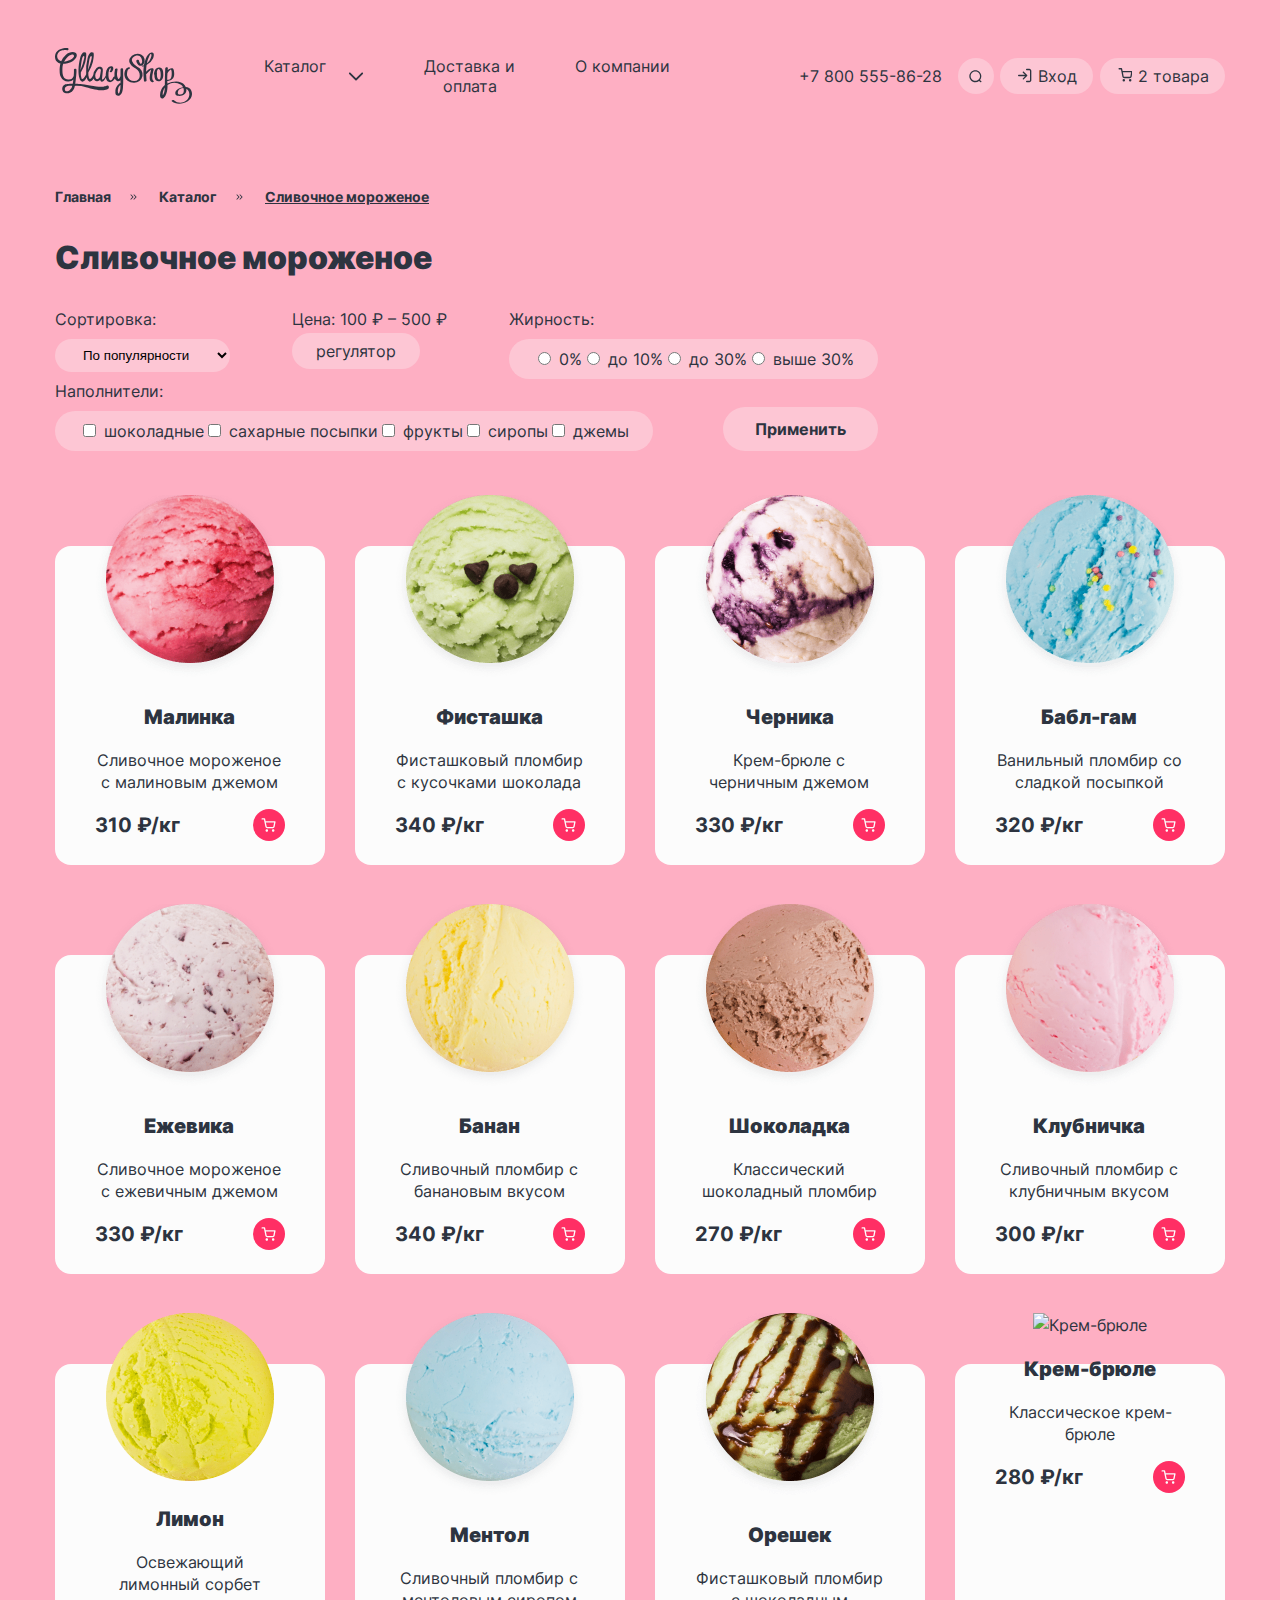
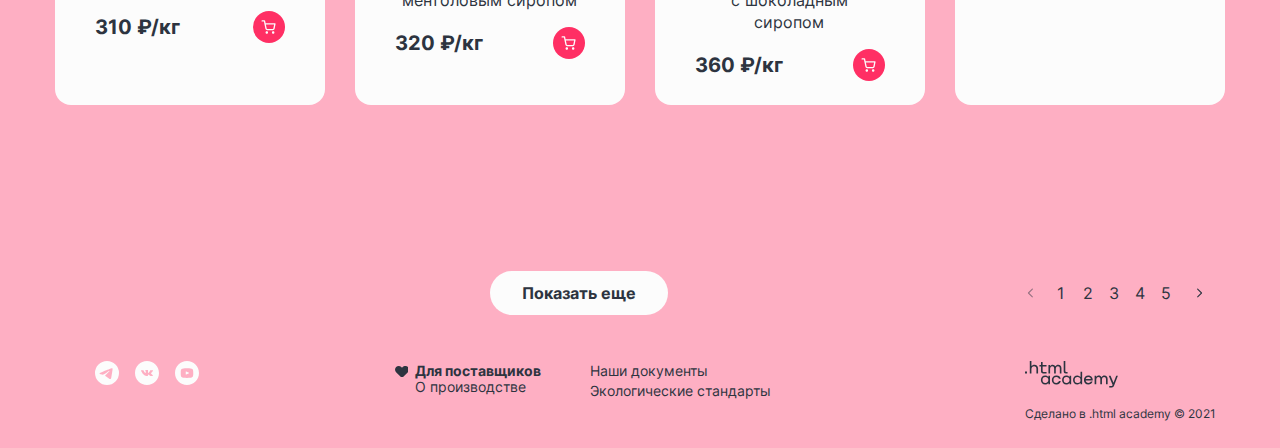
==== catalog.html @ fc923316 "Сделала ховеры у списка внизу" ====
<!DOCTYPE html>
<html lang="ru">

  <head>
    <meta charset="utf-8">
    <title>Gllassy shop</title>
    <link rel="stylesheet" href="styles/styles.css">
  </head>

  <body>
    <header class="page-header">
      <a class="logo" href="#">
        <img class="logo" src="images/logo.svg" alt="Gllassy shop">
      </a>
      <nav class="navigation">

        <ul class="navigation-list">

          <li class="navigation-item arrow-down">
            <a class="navigation-link " href="catalog.html">Каталог</a>
          </li>
          <li class="navigation-item">
            <a class="navigation-link" href="faq.html">Доставка и оплата</a>
          </li>
          <li class="navigation-item">
            <a class="navigation-link" href="about.html">О компании</a>
          </li>
        </ul>

      </nav>
      <div class="navigation-user">
        <a class="appointment-phone link" href="">+7 800 555-86-28</a>
        <ul class="user-navigation navigation-user-di">
          <li class="user-item search">
            <a class="user-link" href="">
              <span class="visually-hidden">Поиск</span>
            </a>
          </li>
          <li class="user-item login">
            <a class="user-link" href="">Вход</a>
          </li>
          <li class="user-item basket">
            <a class="user-link" href="">
              2 товара
              <span class="visually-hidden">Корзина</span>
            </a>
          </li>
        </ul>
      </div>
    </header>
    <main class="main-container main-index">
      <div class="page-container">
        <h1 class="visually-hidden">Gllassy shop</h1>
        <section class="breadarumbs">
          <ul class="breadarumbs-list">
            <li class="breadarumbs-item">
              <a class="breadarumbs-link link double-arrow" href="index.html">Главная</a>
            </li>
            <li class="breadarumbs-item">
              <a class="breadarumbs-link link double-arrow" href="index.html">Каталог</a>
            </li>
            <li class="breadarumbs-item">
              <a class="breadarumbs-link breadarumbs-line " href="index.html">Сливочное мороженое</a>
            </li>
          </ul>
        </section>
        <section class="sorting">
          <h2 class="sorting-title">Сливочное мороженое</h2>
          <section class="sorting-pop">
            <div class="sorting-pop-link">
              <span class="sorting-item">Сортировка:</span>
              <select class="popularity">
                <option class="popularity-item">По популярности</option>
              </select>
            </div>
            <div class="sorting-pop-link">
              <p class="sorting-item">Цена: 100 ₽ – 500 ₽</p>
              <a class="sorting-link link" href="">
                <span class="sorting-hidden link">регулятор</span>
              </a>
            </div>
            <div class="sorting-pop-link">
              <p class="sorting-item">Жирность:</p>
              <ul class="percent-list">
                <li class="percent-item">
                  <input id="null" type="radio">
                  <label for="null">0%</label>
                </li>
                <li class="percent-item">
                  <input id="null" type="radio">
                  <label for="null">до 10%</label>
                </li>
                <li class="percent-item">
                  <input id="null" type="radio">
                  <label for="null">до 30%</label>
                </li>
                <li class="percent-item">
                  <input id="null" type="radio">
                  <label for="null">выше 30%</label>
                </li>
              </ul>
            </div>
            <div class="sorting-pop-link">
              <p class="sorting-item">Наполнители:</p>
              <ul class="fillers-list">
                <li class="fillers-item">
                  <input id="choko" type="checkbox">
                  <label for="choko">шоколадные</label>
                </li>
                <li class="fillers-item">
                  <input id="choko" type="checkbox">
                  <label for="choko">сахарные посыпки</label>
                </li>
                <li class="fillers-item">
                  <input id="choko" type="checkbox">
                  <label for="choko">фрукты</label>
                </li>
                <li class="fillers-item">
                  <input id="choko" type="checkbox">
                  <label for="choko">сиропы</label>
                </li>
                <li class="fillers-item">
                  <input id="choko" type="checkbox">
                  <label for="choko">джемы</label>
                </li>
              </ul>
            </div>
            <button class="button fillers-button">Применить</button>
          </section>
        </section>
        <section class="popular-flavors section">
          <ul class="popular-flavors-list">
            <li class="product-card">
              <div class="product-card-container">
                <a class="product-card-link link" href="product.html">
                  <img class="product-card-image" src="images/raspberry.png" alt="Малинка">
                  <h3 class="product-card-title">Малинка</h3>
                  <p class="product-card-description">Сливочное мороженое с малиновым джемом</p>
                </a>
                <div class="product-card-info">
                  <b class="product-card-price">310 ₽/кг</b>
                  <div class="product-card-bask take">
                    <a class="product-card-basket link" href="#">
                      <span class="visually-hidden">Корзина</span>
                    </a>
                  </div>
                </div>
              </div>
            </li>
            <li class="product-card">
              <div class="product-card-container">
                <a class="product-card-link link" href="product.html">
                  <img class="product-card-image" src="images/pistachio.png" alt="Фисташка">
                  <h3 class="product-card-title">Фисташка</h3>
                  <p class="product-card-description">Фисташковый пломбир с кусочками шоколада</p>
                </a>
                <div class="product-card-info">
                  <b class="product-card-price">340 ₽/кг</b>
                  <div class="product-card-bask take">
                    <a class="product-card-basket link" href="#">
                      <span class="visually-hidden">Корзина</span>
                    </a>
                  </div>
                </div>
              </div>
            </li>
            <li class="product-card">
              <div class="product-card-container">
                <a class="product-card-link link" href="product.html">
                  <img class="product-card-image" src="images/blueberry.png" alt="Черника">
                  <h3 class="product-card-title">Черника</h3>
                  <p class="product-card-description">Крем-брюле
                    с черничным джемом</p>
                </a>
                <div class="product-card-info">
                  <b class="product-card-price">330 ₽/кг</b>
                  <div class="product-card-bask take">
                    <a class="product-card-basket link " href="#">
                      <span class="visually-hidden">Корзина</span>
                    </a>
                  </div>
                </div>
              </div>
            </li>
            <li class="product-card">
              <div class="product-card-container">
                <a class="product-card-link link" href="product.html">
                  <img class="product-card-image" src="images/bubble-gum.png" alt="бабл-гам">
                  <h3 class="product-card-title">Бабл-гам</h3>
                  <p class="product-card-description">Ванильный пломбир
                    со сладкой посыпкой</p>
                </a>
                <div class="product-card-info">
                  <b class="product-card-price">320 ₽/кг</b>
                  <div class="product-card-bask take">
                    <a class="product-card-basket link" href="#">
                      <span class="visually-hidden">Корзина</span>
                    </a>
                  </div>
                </div>
              </div>
            </li>
            <li class="product-card">
              <div class="product-card-container">
                <a class="product-card-link link" href="product.html">
                  <img class="product-card-image" src="images/blackberry.png" alt="Ежевика">
                  <h3 class="product-card-title">Ежевика</h3>
                  <p class="product-card-description">Сливочное мороженое с ежевичным джемом</p>
                </a>
                <div class="product-card-info">
                  <b class="product-card-price">330 ₽/кг</b>
                  <div class="product-card-bask take">
                    <a class="product-card-basket link" href="#">
                      <span class="visually-hidden">Корзина</span>
                    </a>
                  </div>
                </div>
              </div>
            </li>
            <li class="product-card">
              <div class="product-card-container">
                <a class="product-card-link link" href="product.html">
                  <img class="product-card-image" src="images/banana.png" alt="Банан">
                  <h3 class="product-card-title">Банан</h3>
                  <p class="product-card-description">Сливочный пломбир
                    с банановым вкусом</p>
                </a>
                <div class="product-card-info">
                  <b class="product-card-price">340 ₽/кг</b>
                  <div class="product-card-bask take">
                    <a class="product-card-basket link" href="#">
                      <span class="visually-hidden">Корзина</span>
                    </a>
                  </div>
                </div>
              </div>
            </li>
            <li class="product-card">
              <div class="product-card-container">
                <a class="product-card-link link" href="product.html">
                  <img class="product-card-image" src="images/chocolate.png" alt="Шоколадка">
                  <h3 class="product-card-title">Шоколадка</h3>
                  <p class="product-card-description">Классический шоколадный пломбир</p>
                </a>
                <div class="product-card-info">
                  <b class="product-card-price">270 ₽/кг</b>
                  <div class="product-card-bask take">
                    <a class="product-card-basket link" href="#">
                      <span class="visually-hidden">Корзина</span>
                    </a>
                  </div>
                </div>
              </div>
            </li>
            <li class="product-card">
              <div class="product-card-container">
                <a class="product-card-link link" href="product.html">
                  <img class="product-card-image" src="images/strawberry.png" alt="Клубничка">
                  <h3 class="product-card-title">Клубничка</h3>
                  <p class="product-card-description">Сливочный пломбир
                    с клубничным вкусом</p>
                </a>
                <div class="product-card-info">
                  <b class="product-card-price">300 ₽/кг</b>
                  <div class="product-card-bask take">
                    <a class="product-card-basket link" href="#">
                      <span class="visually-hidden">Корзина</span>
                    </a>
                  </div>
                </div>
              </div>
            </li>
            <li class="product-card">
              <div class="product-card-container">
                <a class="product-card-link link" href="product.html">
                  <img class="product-card-image" src="images/lemon.png" alt="Лимон">
                  <h3 class="product-card-title">Лимон</h3>
                  <p class="product-card-description">Освежающий лимонный сорбет</p>
                </a>
                <div class="product-card-info">
                  <b class="product-card-price">310 ₽/кг</b>
                  <div class="product-card-bask take">
                    <a class="product-card-basket link" href="#">
                      <span class="visually-hidden">Корзина</span>
                    </a>
                  </div>
                </div>
              </div>
            </li>
            <li class="product-card">
              <div class="product-card-container">
                <a class="product-card-link link" href="product.html">
                  <img class="product-card-image" src="images/menthol.png" alt="Ментол">
                  <h3 class="product-card-title">Ментол</h3>
                  <p class="product-card-description">Сливочный пломбир
                    с ментоловым сиропом</p>
                </a>
                <div class="product-card-info">
                  <b class="product-card-price">320 ₽/кг</b>
                  <div class="product-card-bask take">
                    <a class="product-card-basket link" href="#">
                      <span class="visually-hidden">Корзина</span>
                    </a>
                  </div>
                </div>
              </div>
            </li>
            <li class="product-card">
              <div class="product-card-container">
                <a class="product-card-link link" href="product.html">
                  <img class="product-card-image" src="images/nut.png" alt="Орешек">
                  <h3 class="product-card-title">Орешек</h3>
                  <p class="product-card-description">Фисташковый пломбир с шоколадным сиропом</p>
                </a>
                <div class="product-card-info">
                  <b class="product-card-price">360 ₽/кг</b>
                  <div class="product-card-bask take">
                    <a class="product-card-basket link" href="#">
                      <span class="visually-hidden">Корзина</span>
                    </a>
                  </div>
                </div>
              </div>
            </li>
            <li class="product-card">
              <div class="product-card-container">
                <a class="product-card-link link" href="product.html">
                  <img class="product-card-image " src="images/creme-brulee.png" alt="Крем-брюле">
                  <h3 class="product-card-title">Крем-брюле</h3>
                  <p class="product-card-description">Классическое крем-брюле </p>
                </a>
                <div class="product-card-info">
                  <b class="product-card-price">280 ₽/кг</b>
                  <div class="product-card-bask take">
                    <a class="product-card-basket link" href="#">
                      <span class="visually-hidden">Корзина</span>
                    </a>
                  </div>
                </div>
              </div>
            </li>
          </ul>

        </section>
        <section class="show">
          <button class="button-white button button-look">Показать еще</button>
          <ul class="show-button">
            <li class="list-pages-button arrow-left"><a class="pages-button link" href="#">1</a></li>
            <li class="list-pages-button"><a class="pages-button link" href="#">2</a></li>
            <li class="list-pages-button"><a class="pages-button link" href="#">3</a></li>
            <li class="list-pages-button"><a class="pages-button link" href="#">4</a></li>
            <li class="list-pages-button arrow-right "><a class="pages-button link" href="#">5</a></li>
          </ul>
          <a class="pages-button link " href="#">
            <span class="visually-hidden">
               далее
              </span>
              </a>
        </section>
      </div>
    </main>
    <footer class="page-footer">
      <div class="page-footer-container">
        <section class="footer-social">
          <ul class="footer-social-list">
            <li class="footer-social-item">
              <a class="footer-social-link social-tg" href="#">
                <span class="visually-hidden">Телеграм</span>
              </a>
            </li>
            <li class="footer-social-item">
              <a class="footer-social-link social-vk" href="#">
                <span class="visually-hidden">ВКонтакте</span>
              </a>
            </li>
            <li class="footer-social-item">
              <a class="footer-social-link social-youtube" href="#">
                <span class="visually-hidden">YouTube</span>
              </a>
            </li>
          </ul>
        </section>
        <section class="footer-information">
          <div class="info-left">
            <div class="footer-heart heart">
              <a class="footer-documentation footer-documentation-active link" href="#">Для поставщиков</a>
            </div>
            <a class="footer-documentation link" href="#">О производстве</a>
          </div>
          <div class="info-right">
            <a class="footer-documentation link" href="#">Наши документы</a>
            <a class="footer-documentation link" href="#">Экологические стандарты</a>
          </div>
        </section>
        <section class="footer-htmlacademy">
          <img class="footer-htmlacademy-logo" src="images/logo_htmlacademy .svg" alt=".html academy».">
          <p class="about-text-footer">Сделано в <a class="htmlacademy-link link" href="https://htmlacademy.ru/">
              .html
              academy © 2021</a></p>
        </section>
      </div>
    </footer>
  </body>

</html>
---- styles/styles.css ----
@font-face {
  font-family: "Inter";
  font-style: normal;
  font-weight: 400;
  src: url("../fonts/inter-400.woff2") format("woff2");
  font-display: swap;
}

@font-face {
  font-family: "Inter";
  font-style: normal;
  font-weight: 700;
  src: url("../fonts/inter-700.woff2") format("woff2");
  font-display: swap;
}

@font-face {
  font-family: "PT Sans";
  font-style: italic;
  font-weight: 400;
  src: url("../fonts/inter-400.woff2") format("woff2");
  font-display: swap;
}

@font-face {
  font-family: "PT Sans";
  font-style: italic;
  font-weight: 700;
  src: url("../fonts/inter-700.woff2") format("woff2");
  font-display: swap;
}

@font-face {
  font-family: "Inter";
  font-style: normal;
  font-weight: 900;
  src: url("../fonts/inter-900.woff2") format("woff2");
  font-display: swap;
}

html {
  height: 100%;
}

body {
  margin: 0 auto;
  display: flex;
  flex-direction: column;
  min-height: 100%;
  font-family: "Inter", sans-serif;
  font-size: 16px;
  line-height: 24px;
  color: #2D3440;
  background-color: #FEAFC3;
  width: 1170px;
}

.page-header {
  display: flex;
  align-items: center;
}

.navigation {
  display: flex;
  margin: 0 auto;
}

.navigation-list {
  display: flex;

  margin: 0;
  padding: 0;
  list-style-type: none;
}

.navigation-user {
  display: flex;
  margin-left: auto;
  align-items: center;
}

.navigation-link {
  display: block;
  flex-wrap: wrap;
  padding: 8px 16px 8px;
  font-family: "Inter", sans-serif;
  line-height: 20px;
  color: #2D3440;
  font-weight: 400;
  text-align: center;
  text-decoration: none;
  font-size: 16px;
  max-width: 147px;
}

.navigation-user .navigation-link {
  min-width: 16px;
  min-height: 16px;
}

.navigation-item:hover {
  background-color: #FF2F64;
  color: #FCFCFC;
  border-radius: 30px;
}

.navigation-link:hover {
  color: #FCFCFC;
}

.arrow-down {
  padding-right: 38px;
  background-image: url("../images/arrow-down.svg");
  background-repeat: no-repeat;
  background-size: 16px 16px;
  background-position: center right 16px;
}

.arrow-down:hover {
  padding-right: 38px;
  background-image: url("../images/up-arrow.svg");
  background-repeat: no-repeat;
  background-size: 16px 16px;
  background-position: center right 16px;

}

.arrow-down:hover .navigation-link {
  background-color: #FF2F64;
  color: #FCFCFC;
  border-radius: 30px;
}


.user-item:hover {
  background-color: #FF2F64;
  color: #FCFCFC;
  border-radius: 30px;
  cursor: pointer;
}

.main-container {
  flex-grow: 1;
  padding-top: 32px;
  padding-bottom: 40px;
}

.breadarumbs {
  display: flex;
  width: 1170px;
  margin: 0 auto;
  list-style-type: none;
  padding: 0;
}

.breadarumbs-list {
  margin: 0;
  padding: 0;
  display: flex;
  list-style: none;
}

.breadarumbs-item {
  margin-right: 10px;
}

.breadarumbs-item:last-child {
  margin-right: 0;
}

.breadarumbs-link {
  font-family: "Inter", sans-serif;
  font-weight: 700;
  font-size: 14px;
  line-height: 20px;
  max-width: 164px;
}

.breadarumbs-line {
  text-decoration: underline;
  color: #2D3440;
}

.double-arrow{
  padding-right: 38px;
    background-image: url(../images/double-arrow.svg);
    background-repeat: no-repeat;
    background-size: 7px 6px;
    background-position: center right 12px;
}

.sorting {
  margin-bottom: 95px;
}

.sorting-title {
  font-family: "Inter", sans-serif;
  font-weight: 900;
  font-size: 32px;
  line-height: 46px;
  max-width: 379px;
}


.sorting-item {
  display: flex;
  margin: 0;
  padding: 0;
  flex-direction: column;
  margin-bottom: 8px;
}

.sorting-pop {
  display: flex;
  flex-direction: row;
  flex-wrap: wrap;
  max-width: 823px;
  justify-content: space-between;
}

.popularity {
  position: relative;
  padding: 8px 24px;
  border-radius: 30px;
  background: rgba(252, 252, 252, 0.3);
  border: none;
}

.percent-list {
  display: flex;
  list-style-type: none;
  margin: 0;
  position: relative;
  padding: 8px 24px;
  border-radius: 30px;
  background: rgba(252, 252, 252, 0.3);
}

.sorting-hidden {
  position: relative;
  padding: 8px 24px;
  border-radius: 30px;
  background: rgba(252, 252, 252, 0.3);
}

.fillers-button {
  position: relative;
  padding: 8px 52px;
  border-radius: 30px;
  background: rgba(252, 252, 252, 0.3);
  align-self: end;
  padding: 6px 32px;
  color: #2D3440;
}

.fillers-list {
  display: flex;
  list-style-type: none;
  margin: 0;
  position: relative;
  padding: 8px 24px;
  border-radius: 30px;
  background: rgba(252, 252, 252, 0.3);
}

.visually-hidden {
  font-family: "Inter", sans-serif;
  line-height: 20px;
  color: #2D3440;
  font-weight: 400;
  text-align: center;
  background-color: #FEAFC3;
  text-decoration: none;
}

.new_blog {
  display: flex;
}

.new_sorting {
  background-image: url("../images/new blog.jpg");
  background-repeat: no-repeat;
}

.new_blog section {
  width: 570px;
  margin-right: 30px;
  border-radius: 16px;

}

.new_blog section:last-child {
  margin-right: 0;
}

.new_sorting {
  padding: 33px 0 67px 32px;
  box-sizing: border-box;
}

.new-title {
  max-width: 303px;
  font-family: "Inter", sans-serif;
  font-weight: 700;
  font-size: 24px;
  line-height: 30px;
  margin: 0;
}

.mini-title {
  font-family: "Inter", sans-serif;
  font-weight: 400;
  font-size: 16px;
  line-height: 20px;
  margin-bottom: 12px;
  display: block;
}

.newsletter {
  background-color: #FFFFFF;
  padding: 25px;
  box-sizing: border-box;
}

.newsletter-form {
  display: flex;
  justify-content: space-between;
}

.delivery {
  color: #2D3440;
  background-image: url(../images/delivery.jpg);
  margin-top: 80px;
  margin-bottom: 80px;
  min-height: 534px;
  display: flex;
  justify-content: center;
  border-radius: 16px;
}

.delivery-info {
  display: flex;
  align-items: center;
  justify-content: space-between;
  width: 1006px;
}

.delivery-title {
  font-family: "Inter", sans-serif;
  font-weight: 900;
  font-size: 32px;
  line-height: 46px;
  max-width: 356px;
}

.delivery-description {
  font-family: "Inter", sans-serif;
  font-weight: 400;
  font-size: 16px;
  line-height: 22px;
  max-width: 371px;
}

.appointment {
  background-color: #FFFFFF;
  padding: 40px;
  width: 500px;
  box-sizing: border-box;
  border-radius: 16px;
}

.appointment-connection {
  font-family: "Inter", sans-serif;
  font-weight: 400;
  font-size: 16px;
  line-height: 22px;
  max-width: 380px;
}

.appointment-form {
  display: grid;
  grid-template-columns: 117px 287px;
  gap: 16px;
}

.appointment-form-address {
  grid-column: 1 / -1;
}

.appointment-submit {
  grid-column: 1 / -1;
  justify-self: start;
}

.field-group {
  display: flex;
  flex-direction: column;
  margin: 0;
  margin-bottom: 20px;
}

.appointment-form .info {
  display: none;
}

.delivery-contacts {
  display: flex;
  color: #2D3440;
  background-image: url("../images/contacts.jpg");
  background-repeat: no-repeat;
  border-radius: 16px;
  width: 1170px;
  height: 492px;
}

.contacts {
  background-color: #FFFFFF;
  margin: 64px;
  padding: 40px;
  list-style-type: none;
  border-radius: 16px;
}

.contacts-list {
  margin: 0;
  padding: 0;
}

.contacts-item {
  list-style-type: none;
}

.about-text {
  font-family: "Inter", sans-serif;
  font-weight: 700;
  font-size: 20px;
  line-height: 24px;
  max-width: 263px;
}

.information {
  background-color: #FFFFFF;
}

.information-title {
  font-family: "Inter", sans-serif;
  font-weight: 900;
  font-size: 32px;
  line-height: 46px;
  max-width: 995px;
  text-align: center;
}

.information-description {
  font-family: "Inter", sans-serif;
  font-weight: 400;
  font-size: 16px;
  line-height: 22px;
  max-width: 442px;
}

.contacts-link {
  font-family: "Inter", sans-serif;
  font-weight: 400;
  font-size: 16px;
  line-height: 22px;
  max-width: 203px;
}

.contacts-link-address {
  font-family: "Inter", sans-serif;
  font-weight: 400;
  font-size: 16px;
  line-height: 22px;
  max-width: 179px;
}

.social-link {
  color: #2D3440;
  text-decoration: none;
}

.link {
  color: #2D3440;
  text-decoration: none;
}

.page-container {
  display: flex;
  width: 1170px;
  margin: 0 auto;
  flex-direction: column;
}

.logo {
  display: block;
  margin-bottom: 24px;
  margin-top: 24px;
}

.advantages {
  display: flex;
  flex-direction: column;
  align-items: flex-start;
  text-align: left;
  position: relative;
}

.advantages-list {
  display: flex;
  justify-content: space-between;
  margin: 0;
  padding: 0;
  text-align: center;
  color: #2D3440;
  list-style-type: none;
}

.advantages-item {
  display: flex;
  align-items: center;
  padding-left: 70px;
  margin-bottom: 24px;
}

.advantages-description {
  margin: 0;
  max-width: 429px;
  margin-bottom: 48px;
  font-family: "Inter", sans-serif;
  font-weight: 400;
  font-size: 18px;
  line-height: 24px;
}

.advantages-title {
  font-family: "Inter", sans-serif;
  font-weight: 900;
  font-size: 36px;
  line-height: 46px;
  max-width: 470px;
}


.advantages-images {
  display: flex;
  flex-direction: row-reverse;
}

.present {
  display: flex;
  flex-direction: column;
  align-items: center;
}

.present-title-header {
  margin: 0;
  font-family: "Inter", sans-serif;
  font-weight: 900;
  font-size: 32px;
  line-height: 46px;
  max-width: 434px;
  text-align: center;
  margin-bottom: 55px;
}

.present-description {
  font-family: "Inter", sans-serif;
  font-weight: 400;
  font-size: 16px;
  line-height: 22px;
  max-width: 304px;
  margin: 36px 36px 28px;
}

.present-title {
  font-family: "Inter", sans-serif;
  font-weight: 700;
  font-size: 24px;
  line-height: 30px;
  max-width: 254px;
  margin: 36px 36px 28px;
}

.present-list {
  display: flex;
  list-style: none;
  padding: 0;
  margin: 0;
}

.present section {
  margin-bottom: 61px;
  padding: 36px;
}

.present-item {
  width: 570px;
  margin-left: 36px;
  box-sizing: border-box;
  background-color: #FF7799;
  margin-right: 30px;
  border-radius: 16px;
}

.present-item:last-child {
  margin-right: 0;
}

.present-link {
  margin: 0 36px 36px 36px;
}

.free-raspberries {
  background-image: url("../images/raspberries.png");
  background-repeat: no-repeat;
  background-position: right;
}

.free-marshmallow {
  background-image: url("../images/marshmallow.png");
  background-repeat: no-repeat;
  background-position: right;
}

.popular-flavors-title {
  text-align: center;
  font-family: "Inter", sans-serif;
  font-weight: 900;
  font-size: 32px;
  line-height: 46px;
  max-width: 527px;
  margin: 0;
  margin-bottom: 56px;
}

.popular-flavors {
  display: flex;
  flex-direction: column;
  align-items: center;
}

.title-center {
  text-align: center;
}

.popular-flavors-list {
  display: grid;
  grid-template-columns: repeat(4, 270px);
  list-style-type: none;
  margin: 0;
  padding: 0;
  gap: 30px;
  margin-bottom: 20px;
}

.product-card {
  min-height: 281px;
  width: 270px;
  text-align: center;
  background-color: #FCFCFC;
  border-radius: 16px;
  margin-bottom: 60px;
}

.product-card-title {
  text-align: center;
  font-family: "Inter", sans-serif;
  font-weight: 900;
  font-size: 20px;
  line-height: 24px;
  max-width: 190px;
}

.product-card-description {
  text-align: center;
  font-family: "Inter", sans-serif;
  font-weight: 400;
  font-size: 16px;
  line-height: 22px;
  max-width: 190px;
}

.product-card-container {
  display: flex;
  flex-direction: column;
  align-items: center;
  max-width: 190px;
  margin: 0 auto;
  margin-top: -51px;
}

.product-card-info {
  display: flex;
  justify-content: space-between;
  width: 190px;
  align-items: center;
  margin-bottom: 24px;
}

.product-card-price {
  font-family: "Inter", sans-serif;
  font-weight: 700;
  font-size: 20px;
  line-height: 24px;
  max-width: 89px;
  text-align: left;
}

.product-card-bask {
  position: relative;
  width: 32px;
  height: 32px;
  border-radius: 26px;
  background-color: #FF2F64;
  ;
}

.product-card-basket {
  text-decoration: none;
  color: #FCFCFC;
  display: flex;
}

.product-card-bask:before {
  content: '';
  position: absolute;
  width: 16px;
  height: 16px;
  background-image: url('../images/basket-white.svg');
  background-repeat: no-repeat;
  top: 50%;
  left: 50%;
  transform: translate(-50%, -50%);
}

.information {
  display: flex;
  flex-direction: column;
  padding: 56px 40px;
  border-radius: 16px;
}

.information-list {
  display: flex;
  flex-wrap: wrap;
  list-style: none;
  margin: 0;
  padding: 0;
}

.information-item {
  width: 505px;
  margin-right: 39px;
}

.information-item:nth-child(2n) {
  margin-right: 0;
}

.section {
  margin-bottom: 80px;
}

.button-white {
  background-color: #FCFCFC;
  color: #2D3440;
}

.button-red {
  background-color: #FF2F64;
  color: #FCFCFC;
}

.button {
  padding: 12px 32px;
  border: none;
  text-decoration: none;
  cursor: pointer;
  display: inline-block;
  font-family: "Inter", sans-serif;
  font-size: 16px;
  line-height: 20px;
  font-weight: 700;
  text-align: center;
  border-radius: 30px;
}

.show {
  display: flex;
  justify-content: flex-end;
  align-items: center;
}

.pages-button {
  padding-left: 14px;
}

.arrow-right{
  padding-right: 38px;
  background-image: url(../images/arrow-right-black.svg);
  background-repeat: no-repeat;
  background-size: 6px 10px;
  background-position: center right 8px;
}
.list-pages-button{
  position:relative;
  width: 168px;
  height: 24px;
}

.list-pages-button.arrow-left::before{
  content: '';
  position: absolute;
  top: 7px;
  left: -16px;
  width: 6px;
  height: 11px;
  background-image: url(../images/arrow-right-black.svg);
  background-repeat: no-repeat;
  transform: scale(-1, 1);
  opacity: 50%;
  background-size: 6px 10px;
}

.list-pages-button:hover{
  background-color: #FCFCFC;
  border-radius: 50%;
  cursor: pointer;
}

.button-look {
  margin-right: 335px;
}

.show-button {
  display: flex;
  justify-content: space-between;
  width: 168px;
  align-content: flex-end;
  list-style: none;
}

.visually-hidden {
  position: absolute;
  width: 1px;
  height: 1px;
  margin: -1px;
  padding: 0;
  border: 0;
  clip: rect(0 0 0 0);
  overflow: hidden;
}

.main-container {
  padding-top: 32px;
}

.page-footer-container {
  display: flex;
  width: 1170px;
  margin: 0 auto;
  justify-content: space-between;
}

.page-footer {
  display: flex;
  margin-top: 0;
  margin-bottom: 14px;
}

.page-footer-title {
  font-family: "Inter", sans-serif;
  font-weight: 400;
  font-size: 16px;
  line-height: 22px;
  max-width: 506px;
}

.footer-information {
  display: flex;
  flex-wrap: wrap;
  width: 356px;
  justify-content: space-between;
}

.footer-documentation {
  display: flex;
  flex-wrap: wrap;
  list-style: none;
  margin: 0;
  padding: 0;
  font-size: 14px;
  font-family: "Inter", sans-serif;
  font-weight: 400;
  line-height: 20px;
  max-width: 182px;
}

.footer-documentation {
  font-weight: 400;
  font-family: "Inter", sans-serif;
  font-size: 14px;
  line-height: 20px;
  max-width: 182px;
}

.footer-documentation-active {
  font-weight: 700;
  font-family: "Inter", sans-serif;
  font-size: 14px;
  line-height: 20px;
  max-width: 150px;
}

.footer-social {
  width: 105px;
  text-align: right;
  align-self: flex-start;
  display: flex;
  justify-content: space-between;
}

.footer-social-list {
  display: flex;
  margin: 0;
  padding: 0;
  list-style-type: none;
  justify-content: space-between;
  width: 104px;
}

.footer-social-item {
  width: 8px;
  height: 8px;
  margin-right: 16px;
  margin-bottom: 16px;
}

.footer-social-link {
  display: flex;
  flex-direction: column;
  align-items: center;
  margin: 0 auto;
  width: 104px;
  height: 24px;
  background-repeat: no-repeat;
  background-position: center;
  background-size: 24px 24px;
  justify-content: center;
}

.footer-htmlacademy {
  width: 200px;
}

.footer-heart {
  position: relative;
  width: 150px;
  height: 16px;
}

.footer-heart.heart:before {
  content: '';
  position: absolute;
  top: 4px;
  left: -20px;
  width: 13px;
  height: 12px;
  background-image: url('../images/heart.svg');
  background-repeat: no-repeat;
}

.footer-documentation-active {
  text-decoration: none;
  color: #2D3440;
  display: flex;
}

.start-social {
  width: 105px;
  text-align: right;
  align-self: end;
  display: flex;
  justify-content: space-between;
}

.start-social-list {
  display: flex;
  margin: 0;
  padding: 0;
  list-style-type: none;
  justify-content: space-between;
  width: 104px;
}

.start-social-item {
  width: 8px;
  height: 8px;
  margin-right: 16px;
  margin-bottom: 16px;
}

.start-social-link {
  display: flex;
  flex-direction: column;
  align-items: center;
  margin: 0 auto;
  width: 104px;
  height: 24px;
  background-repeat: no-repeat;
  background-position: center;
  background-size: 24px 24px;
  justify-content: center;
}

.about-text-footer {
  font-family: "Inter", sans-serif;
  font-weight: 400;
  font-size: 12px;
  line-height: 16px;
  max-width: 193px;
}

.appointment-phone {
  margin-right: 16px;
}

.user-navigation {
  padding: 0;
  margin: 0;
  list-style: none;
  display: flex;
  justify-content: space-between;
  align-items: center;
  min-width: 267px;
}

.user-item {
  position: relative;
  padding: 6px 16px 6px 38px;
  border-radius: 30px;
  background: rgba(252, 252, 252, 0.3);
}

.search {
  position: relative;
  width: 36px;
  height: 36px;
  border-radius: 50%;
  padding: 0;
}

.user-item.search::before {
  content: '';
  position: absolute;
  width: 16px;
  height: 16px;
  background-image: url(../images/search.svg);
  background-repeat: no-repeat;
  top: 50%;
  left: 50%;
  transform: translate(-50%, -50%);
  border-radius: 50%;
}

.user-item.search:hover:before {
  background-image: url(../images/search-white.svg);
}

.login:hover .user-link,
.basket:hover .user-link {
  background-color: #FF2F64;
  color: #FCFCFC;
}

.user-item.basket:hover:before {
  background-image: url(../images/basket-white.svg);
}

.navigation-icon:hover {
  border-radius: 50%;
  display: flex;
  justify-content: center;
  align-items: center;
  background-image: url('../images/search-white.svg');
  background-repeat: no-repeat;
  width: 16px;
  height: 16px;
}

.user-item.login:before {
  content: '';
  position: absolute;
  top: 10px;
  left: 18px;
  width: 14px;
  height: 15px;
  background-image: url('../images/entrance.svg');
}

.user-item.login:hover:before {
  background-image: url('../images/entrance-white.svg');
}


.user-link {
  text-decoration: none;
  color: #2D3440;
  display: flex;
}

.user-item.basket:before {
  content: '';
  position: absolute;
  top: 10px;
  left: 18px;
  width: 14px;
  height: 15px;
  background-image: url('../images/basket.svg');
  background-repeat: no-repeat;
}

.user-item.basket:before:hover {
  content: '';
  position: absolute;
  top: 10px;
  left: 18px;
  width: 14px;
  height: 15px;
  background-image: url('../images/basket-white.svg');
  background-repeat: no-repeat;
}

.social-tg {
  background-image: url("../images/telegram.svg");
}

.social-vk {
  background-image: url("../images/vk.svg");
}

.social-youtube {
  background-image: url("../images/youtube.svg");
}

.logo-ice {
  background-image: url("../images/ice-cream-logo.svg");
  background-repeat: no-repeat;
  background-size: 48px 48px;
  padding-left: 65px;
}

.logo-leaf {
  background-image: url("../images/leaf.svg");
  background-repeat: no-repeat;
  background-size: 48px 48px;
  padding-left: 65px;
}

.logo-cow {
  background-image: url("../images/cow.svg");
  background-repeat: no-repeat;
  background-size: 48px 48px;
  padding-left: 65px;
}

.logo-thermometer {
  background-image: url("../images/thermometer.svg");
  background-repeat: no-repeat;
  background-size: 48px 48px;
  padding-left: 65px;
}
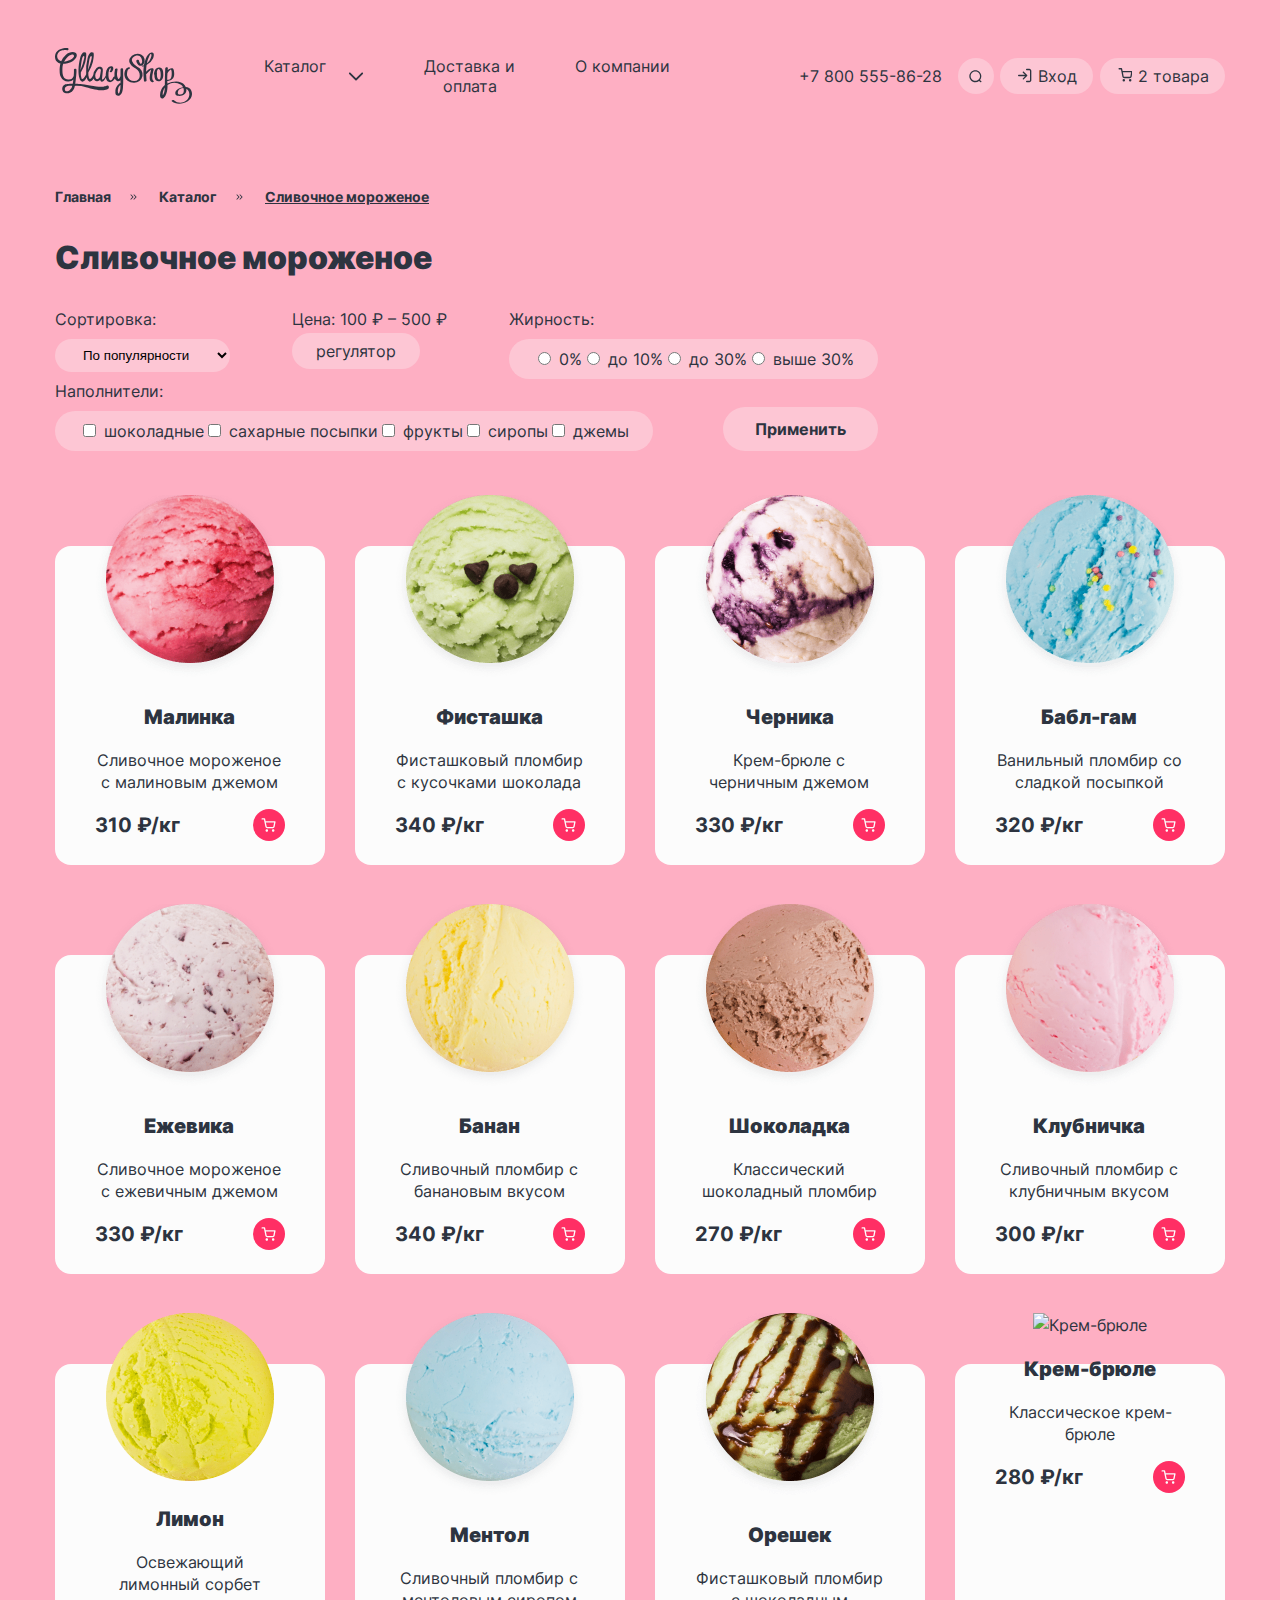
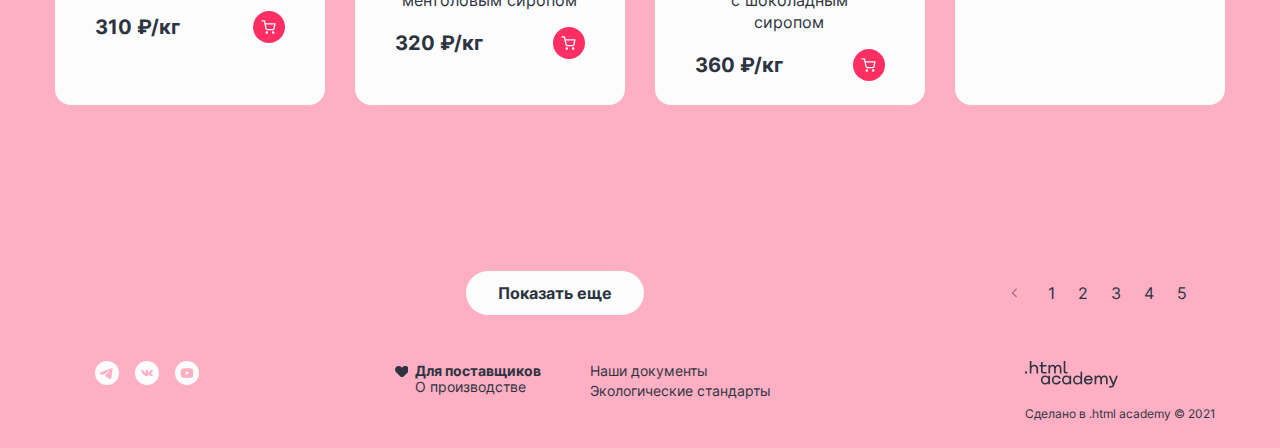
==== commit 678e9ed8: "Подправила классы и падинги" ====
--- a/catalog.html
+++ b/catalog.html
@@ -345,13 +345,18 @@
         <section class="show">
           <button class="button-white button button-look">Показать еще</button>
           <ul class="show-button">
-            <li class="list-pages-button arrow-left"><a class="pages-button link" href="#">1</a></li>
+            <a class="pages-button link arrow-left" href="#">
+              <span class="visually-hidden">
+                назад
+               </span>
+            </a>
+            <li class="list-pages-button"><a class="pages-button link" href="#">1</a></li>
             <li class="list-pages-button"><a class="pages-button link" href="#">2</a></li>
             <li class="list-pages-button"><a class="pages-button link" href="#">3</a></li>
             <li class="list-pages-button"><a class="pages-button link" href="#">4</a></li>
-            <li class="list-pages-button arrow-right "><a class="pages-button link" href="#">5</a></li>
+            <li class="list-pages-button "><a class="pages-button link" href="#">5</a></li>
           </ul>
-          <a class="pages-button link " href="#">
+          <a class="pages-button link arrow-right" href="#">
             <span class="visually-hidden">
                далее
               </span>
--- a/styles/styles.css
+++ b/styles/styles.css
@@ -792,28 +792,28 @@
   align-items: center;
 }
 
-.pages-button {
-  padding-left: 14px;
-}
+
 
 .arrow-right{
+  content: '';
+  position: relative;
   padding-right: 38px;
   background-image: url(../images/arrow-right-black.svg);
   background-repeat: no-repeat;
   background-size: 6px 10px;
   background-position: center right 8px;
 }
+
 .list-pages-button{
   position:relative;
-  width: 168px;
-  height: 24px;
-}
-
-.list-pages-button.arrow-left::before{
+
+}
+
+.arrow-left{
   content: '';
-  position: absolute;
+  position: relative;
   top: 7px;
-  left: -16px;
+  left: -8px;
   width: 6px;
   height: 11px;
   background-image: url(../images/arrow-right-black.svg);
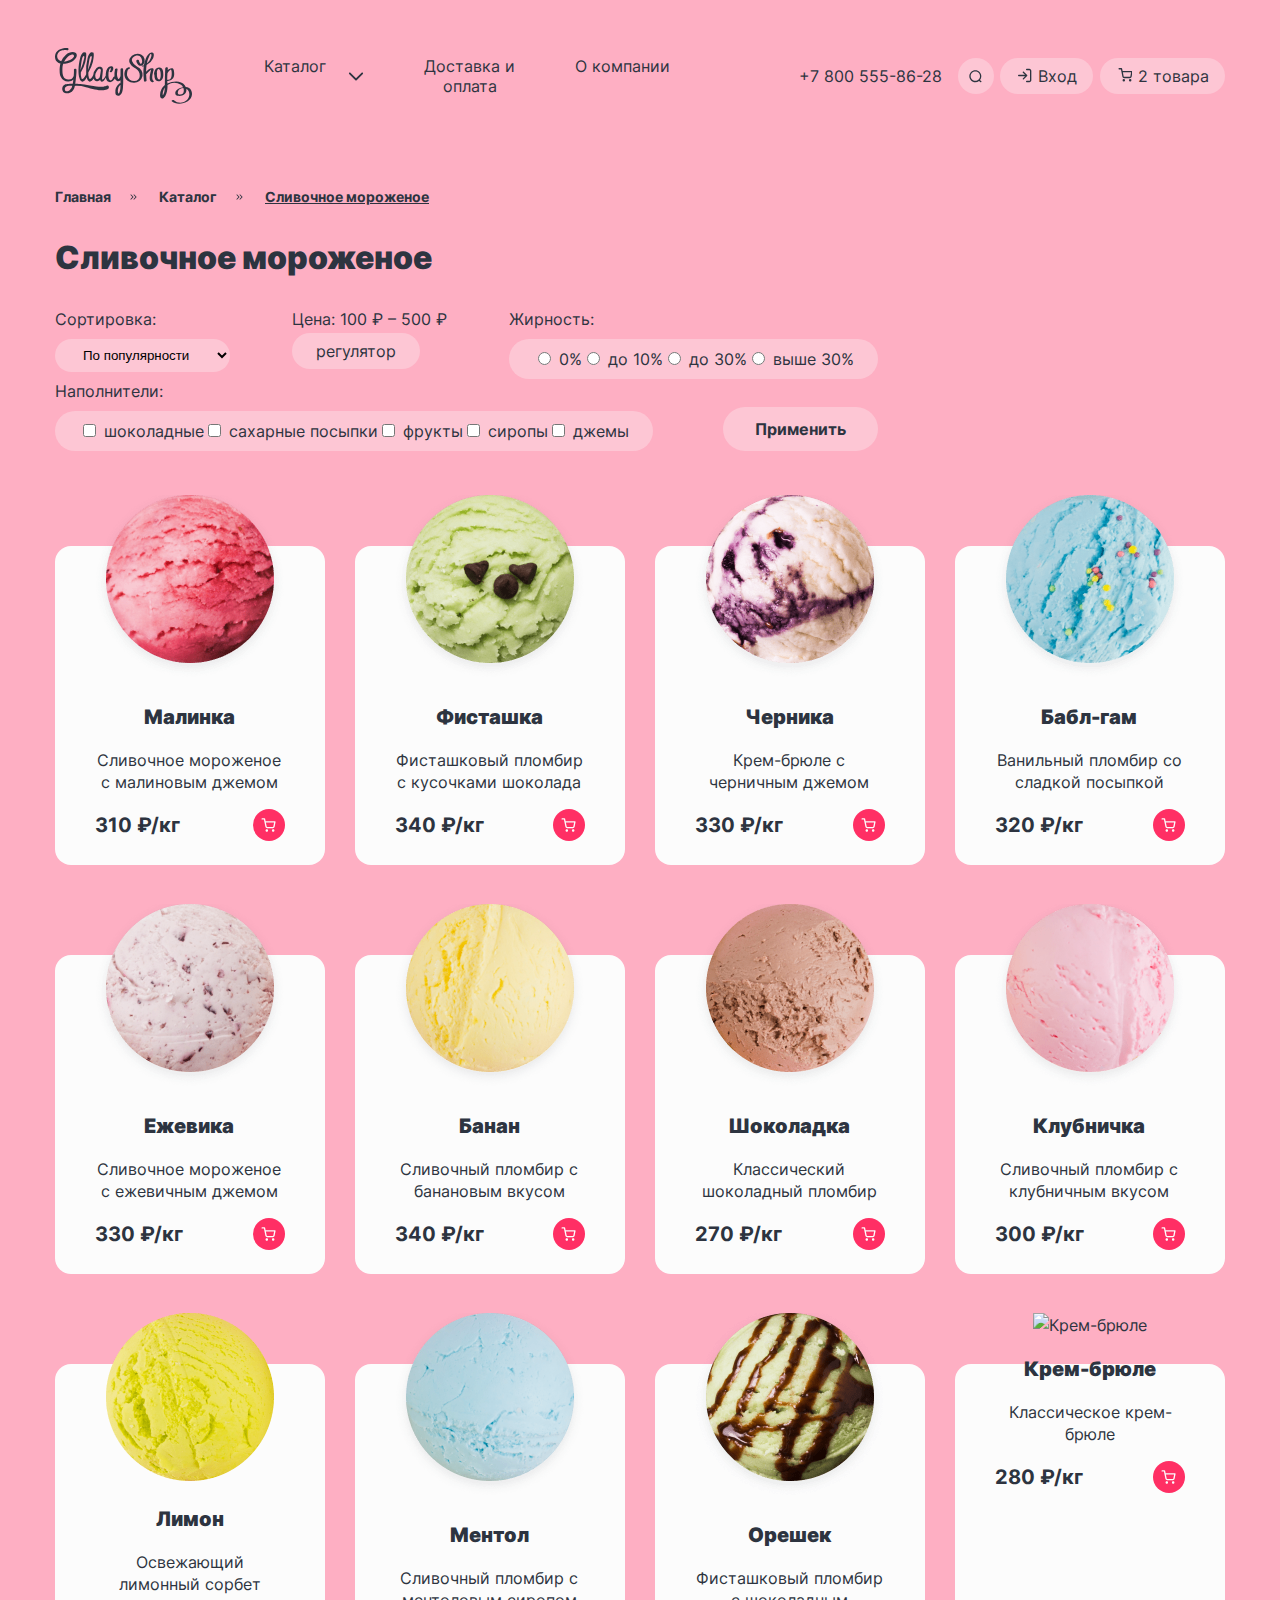
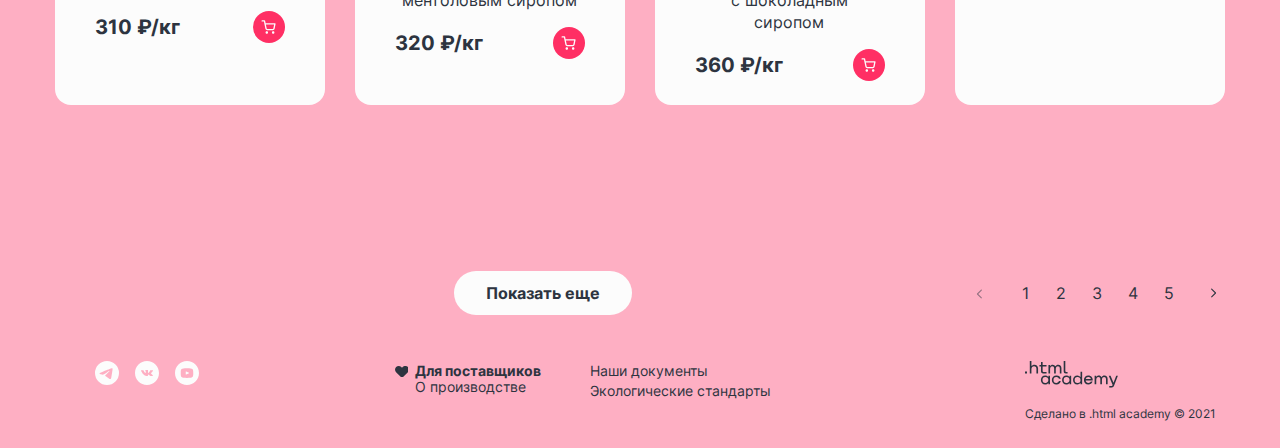
==== commit 47178ce0: "Доделала ховер и иконки в списке" ====
--- a/catalog.html
+++ b/catalog.html
@@ -344,19 +344,20 @@
         </section>
         <section class="show">
           <button class="button-white button button-look">Показать еще</button>
+          <a class="arrow-left" href="#">
+            <span class="visually-hidden">
+              назад
+             </span>
+          </a>
           <ul class="show-button">
-            <a class="pages-button link arrow-left" href="#">
-              <span class="visually-hidden">
-                назад
-               </span>
-            </a>
+
             <li class="list-pages-button"><a class="pages-button link" href="#">1</a></li>
             <li class="list-pages-button"><a class="pages-button link" href="#">2</a></li>
             <li class="list-pages-button"><a class="pages-button link" href="#">3</a></li>
             <li class="list-pages-button"><a class="pages-button link" href="#">4</a></li>
             <li class="list-pages-button "><a class="pages-button link" href="#">5</a></li>
           </ul>
-          <a class="pages-button link arrow-right" href="#">
+          <a class="arrow-right" href="#">
             <span class="visually-hidden">
                далее
               </span>
--- a/styles/styles.css
+++ b/styles/styles.css
@@ -795,25 +795,28 @@
 
 
 .arrow-right{
-  content: '';
-  position: relative;
-  padding-right: 38px;
-  background-image: url(../images/arrow-right-black.svg);
-  background-repeat: no-repeat;
+ padding-right: 38px;
+    background-image: url(../images/arrow-right-black.svg);
+     width: 6px;
+     height: 11px;
+     background-repeat: no-repeat;
   background-size: 6px 10px;
   background-position: center right 8px;
 }
 
 .list-pages-button{
   position:relative;
-
+  width: 24px;
+  height: 24px;
+  padding: 0;
+  text-align: center;
 }
 
 .arrow-left{
   content: '';
   position: relative;
-  top: 7px;
-  left: -8px;
+  top: 1px;
+  left: 9px;
   width: 6px;
   height: 11px;
   background-image: url(../images/arrow-right-black.svg);
@@ -827,6 +830,7 @@
   background-color: #FCFCFC;
   border-radius: 50%;
   cursor: pointer;
+
 }
 
 .button-look {
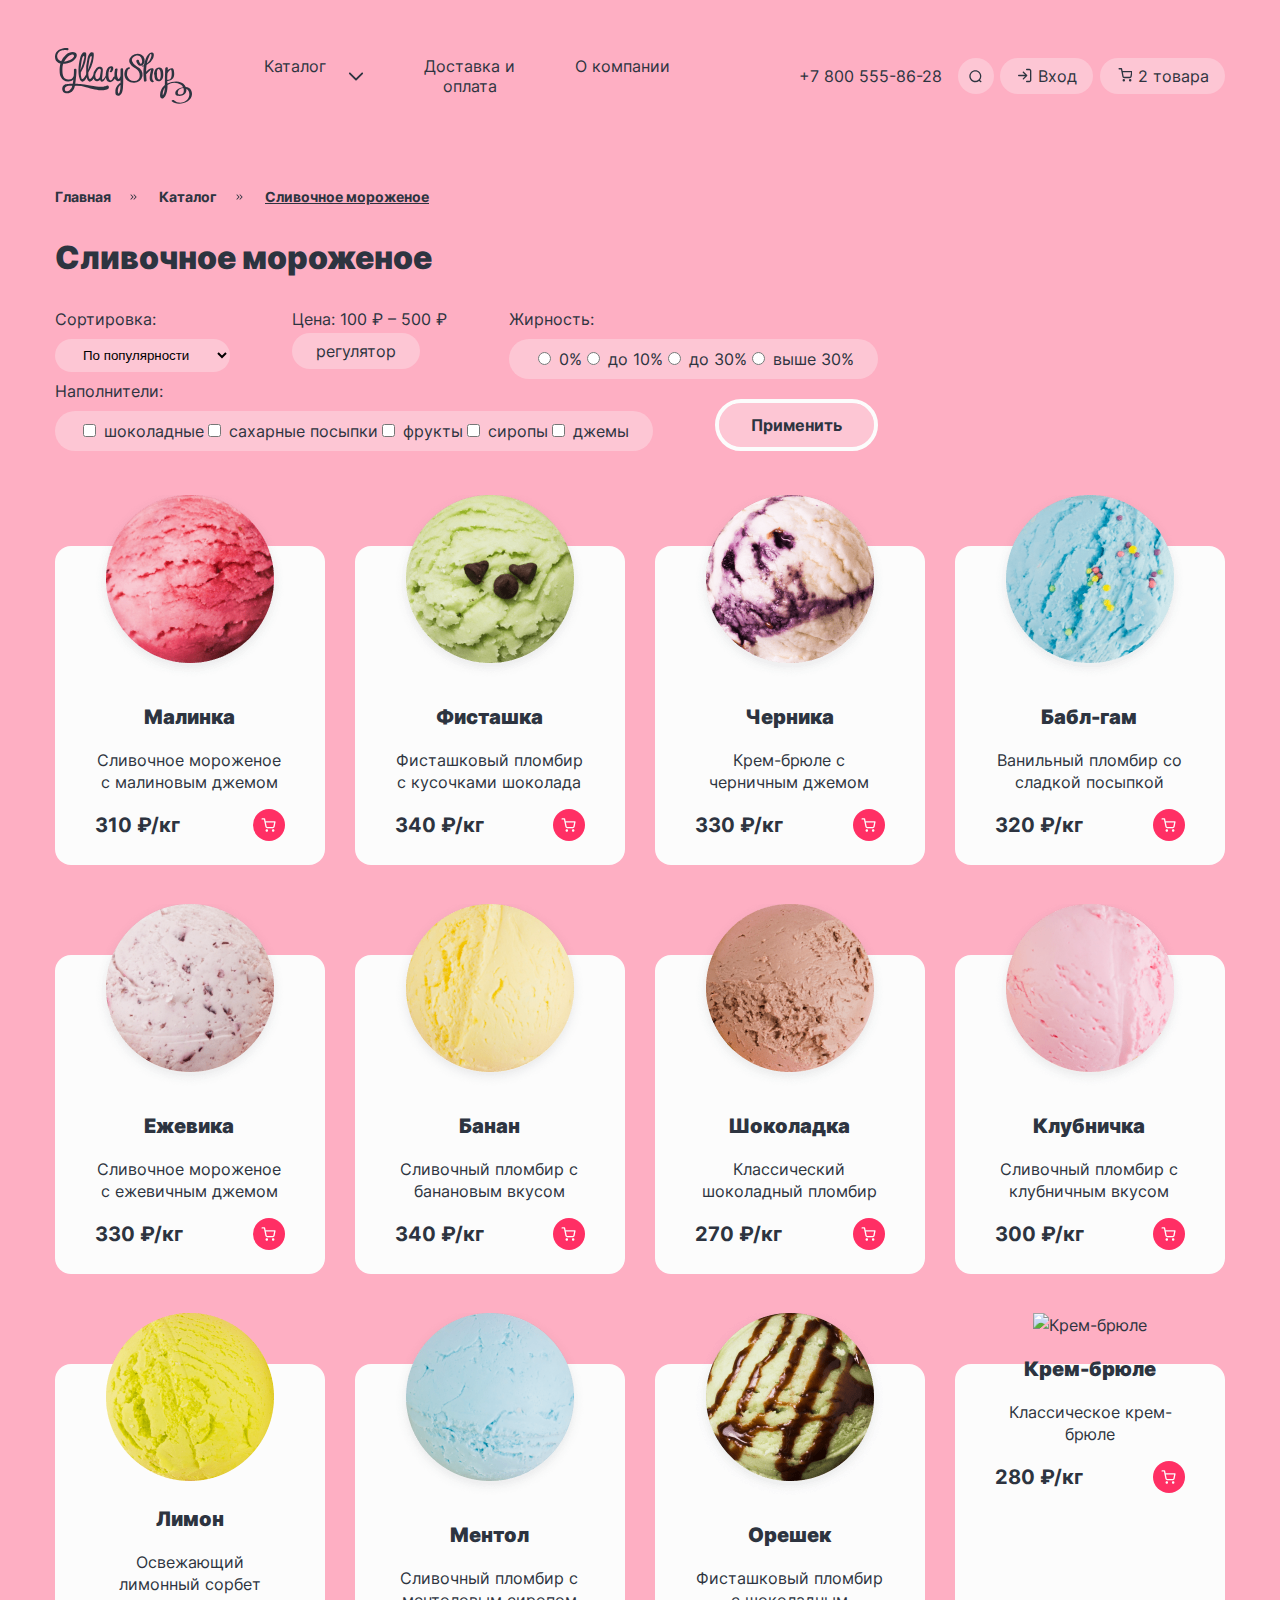
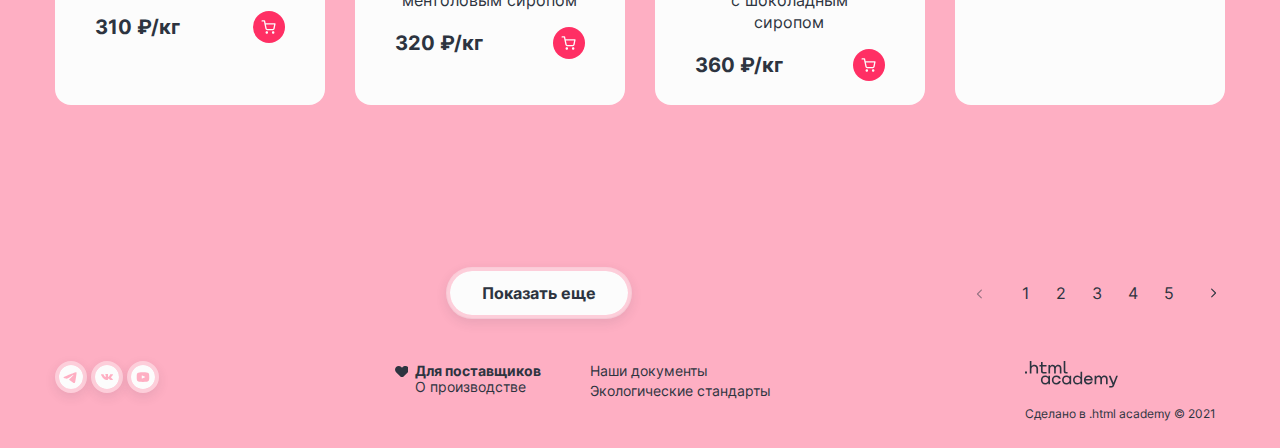
==== commit 330ee4df: "Сделала опасити и подправила рамки" ====
--- a/catalog.html
+++ b/catalog.html
@@ -347,7 +347,7 @@
           <a class="arrow-left" href="#">
             <span class="visually-hidden">
               назад
-             </span>
+            </span>
           </a>
           <ul class="show-button">
 
@@ -359,9 +359,9 @@
           </ul>
           <a class="arrow-right" href="#">
             <span class="visually-hidden">
-               далее
-              </span>
-              </a>
+              далее
+            </span>
+          </a>
         </section>
       </div>
     </main>
--- a/styles/styles.css
+++ b/styles/styles.css
@@ -181,12 +181,12 @@
   color: #2D3440;
 }
 
-.double-arrow{
+.double-arrow {
   padding-right: 38px;
-    background-image: url(../images/double-arrow.svg);
-    background-repeat: no-repeat;
-    background-size: 7px 6px;
-    background-position: center right 12px;
+  background-image: url(../images/double-arrow.svg);
+  background-repeat: no-repeat;
+  background-size: 7px 6px;
+  background-position: center right 12px;
 }
 
 .sorting {
@@ -251,6 +251,8 @@
   align-self: end;
   padding: 6px 32px;
   color: #2D3440;
+  background-clip: padding-box;
+  border: 4px solid rgba(252, 252, 252, 1);
 }
 
 .fillers-list {
@@ -278,8 +280,10 @@
 }
 
 .new_sorting {
-  background-image: url("../images/new blog.jpg");
-  background-repeat: no-repeat;
+  background-image: url("../images/new-blog.jpg");
+  background-repeat: no-repeat;
+  padding: 33px 0 67px 32px;
+  box-sizing: border-box;
 }
 
 .new_blog section {
@@ -293,11 +297,6 @@
   margin-right: 0;
 }
 
-.new_sorting {
-  padding: 33px 0 67px 32px;
-  box-sizing: border-box;
-}
-
 .new-title {
   max-width: 303px;
   font-family: "Inter", sans-serif;
@@ -317,9 +316,16 @@
 }
 
 .newsletter {
+  padding: 6px;
+  box-sizing: border-box;
+  background: url("../images/sweet-mailings.png");
+  border-radius: 16px;
+}
+
+.newsletter-border {
   background-color: #FFFFFF;
-  padding: 25px;
-  box-sizing: border-box;
+  padding: 6px;
+  height: 200px;
 }
 
 .newsletter-form {
@@ -439,7 +445,17 @@
 }
 
 .information {
+  background: url(../images/wafer.png);
+  display: flex;
+  flex-direction: column;
+  padding: 24px;
+  border-radius: 16px;
+}
+
+.information-border {
+
   background-color: #FFFFFF;
+
 }
 
 .information-title {
@@ -596,7 +612,7 @@
 
 .present-item {
   width: 570px;
-  margin-left: 36px;
+
   box-sizing: border-box;
   background-color: #FF7799;
   margin-right: 30px;
@@ -716,7 +732,11 @@
   ;
 }
 
-.product-card-basket {
+.product-card-bask:hover {
+  opacity: 0.5;
+}
+
+] .product-card-basket {
   text-decoration: none;
   color: #FCFCFC;
   display: flex;
@@ -734,12 +754,7 @@
   transform: translate(-50%, -50%);
 }
 
-.information {
-  display: flex;
-  flex-direction: column;
-  padding: 56px 40px;
-  border-radius: 16px;
-}
+
 
 .information-list {
   display: flex;
@@ -765,16 +780,22 @@
 .button-white {
   background-color: #FCFCFC;
   color: #2D3440;
+
+  background-clip: padding-box;
+  border: 4px solid rgba(252, 252, 252, 0.4);
+  box-shadow: 0px 4px 12px 0px rgba(45, 52, 64, 0.1);
 }
 
 .button-red {
   background-color: #FF2F64;
   color: #FCFCFC;
+  border: 4px solid rgba(255, 47, 100, 0.3);
+  background-clip: padding-box;
 }
 
 .button {
   padding: 12px 32px;
-  border: none;
+
   text-decoration: none;
   cursor: pointer;
   display: inline-block;
@@ -786,6 +807,10 @@
   border-radius: 30px;
 }
 
+.button:hover {
+  opacity: 0.5;
+}
+
 .show {
   display: flex;
   justify-content: flex-end;
@@ -794,25 +819,25 @@
 
 
 
-.arrow-right{
- padding-right: 38px;
-    background-image: url(../images/arrow-right-black.svg);
-     width: 6px;
-     height: 11px;
-     background-repeat: no-repeat;
+.arrow-right {
+  padding-right: 38px;
+  background-image: url(../images/arrow-right-black.svg);
+  width: 6px;
+  height: 11px;
+  background-repeat: no-repeat;
   background-size: 6px 10px;
   background-position: center right 8px;
 }
 
-.list-pages-button{
-  position:relative;
+.list-pages-button {
+  position: relative;
   width: 24px;
   height: 24px;
   padding: 0;
   text-align: center;
 }
 
-.arrow-left{
+.arrow-left {
   content: '';
   position: relative;
   top: 1px;
@@ -826,7 +851,7 @@
   background-size: 6px 10px;
 }
 
-.list-pages-button:hover{
+.list-pages-button:hover {
   background-color: #FCFCFC;
   border-radius: 50%;
   cursor: pointer;
@@ -935,10 +960,13 @@
 }
 
 .footer-social-item {
-  width: 8px;
-  height: 8px;
-  margin-right: 16px;
+  width: 24px;
+  height: 24px;
   margin-bottom: 16px;
+  background-clip: padding-box;
+  border: 4px solid rgba(252, 252, 252, 0.4);
+  box-shadow: 0px 4px 12px 0px rgba(45, 52, 64, 0.1);
+  border-radius: 50%;
 }
 
 .footer-social-link {
@@ -949,9 +977,12 @@
   width: 104px;
   height: 24px;
   background-repeat: no-repeat;
-  background-position: center;
   background-size: 24px 24px;
   justify-content: center;
+}
+
+.footer-social-link:hover {
+  opacity: 0.5;
 }
 
 .footer-htmlacademy {
@@ -998,11 +1029,21 @@
   width: 104px;
 }
 
+
+
 .start-social-item {
-  width: 8px;
-  height: 8px;
-  margin-right: 16px;
+  width: 24px;
+  height: 24px;
+
   margin-bottom: 16px;
+  background-clip: padding-box;
+  border: 4px solid rgba(252, 252, 252, 0.4);
+  box-shadow: 0px 4px 12px 0px rgba(45, 52, 64, 0.1);
+  border-radius: 50%;
+}
+
+.start-social-item:last-child {
+  margin-right: 0;
 }
 
 .start-social-link {
@@ -1010,12 +1051,16 @@
   flex-direction: column;
   align-items: center;
   margin: 0 auto;
-  width: 104px;
+  width: 24px;
   height: 24px;
   background-repeat: no-repeat;
   background-position: center;
   background-size: 24px 24px;
   justify-content: center;
+}
+
+.start-social-item:hover {
+  opacity: 0.5;
 }
 
 .about-text-footer {
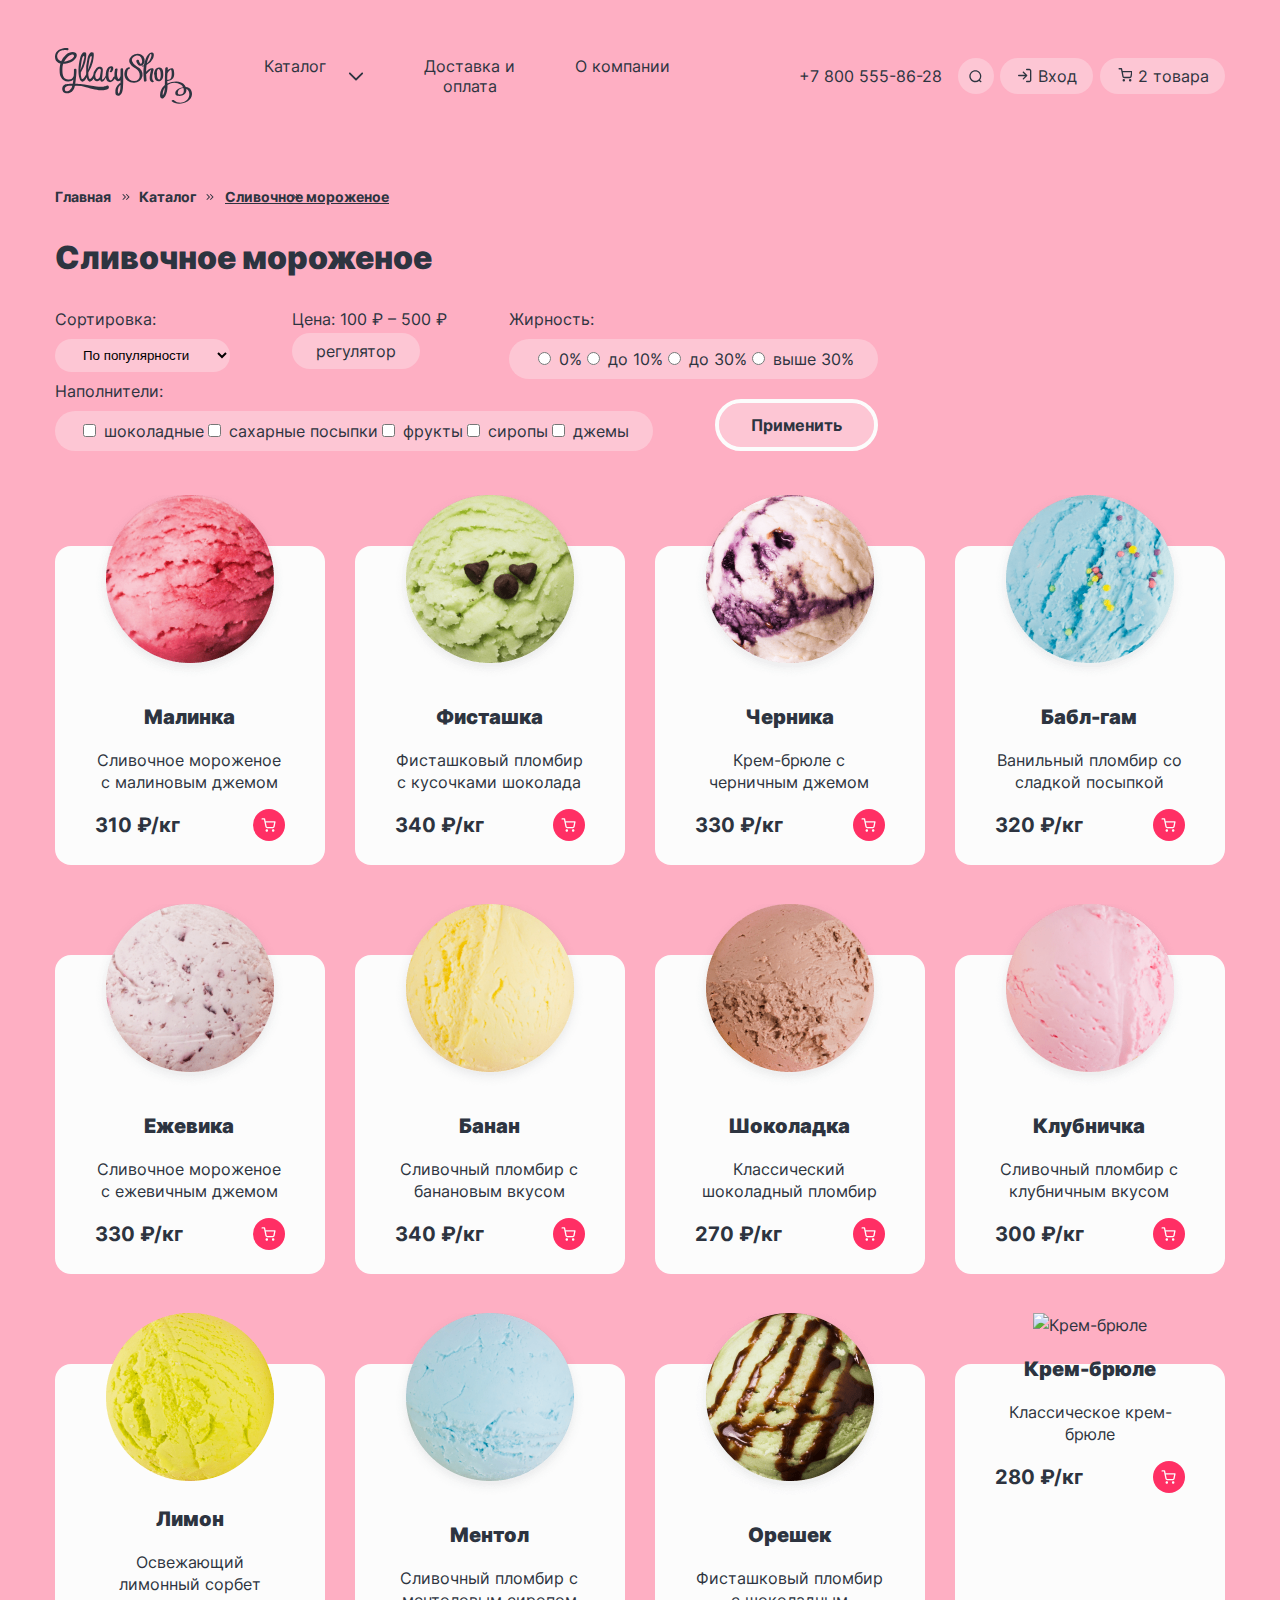
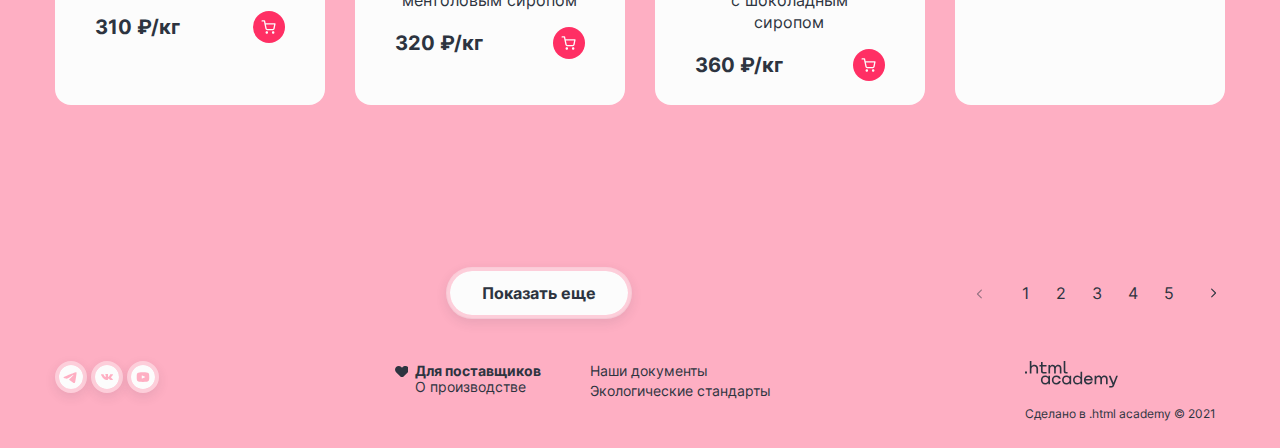
==== commit f36a9c06: "Добавление опасити и афтер" ====
--- a/catalog.html
+++ b/catalog.html
@@ -53,14 +53,14 @@
         <h1 class="visually-hidden">Gllassy shop</h1>
         <section class="breadarumbs">
           <ul class="breadarumbs-list">
+            <li class="breadarumbs-item ">
+              <a class="breadarumbs-link link " href="index.html">Главная</a>
+            </li>
+            <li class="breadarumbs-item ">
+              <a class="breadarumbs-link link " href="index.html">Каталог</a>
+            </li>
             <li class="breadarumbs-item">
-              <a class="breadarumbs-link link double-arrow" href="index.html">Главная</a>
-            </li>
-            <li class="breadarumbs-item">
-              <a class="breadarumbs-link link double-arrow" href="index.html">Каталог</a>
-            </li>
-            <li class="breadarumbs-item">
-              <a class="breadarumbs-link breadarumbs-line " href="index.html">Сливочное мороженое</a>
+              <a class="breadarumbs-link link " href="index.html">Сливочное мороженое</a>
             </li>
           </ul>
         </section>
--- a/styles/styles.css
+++ b/styles/styles.css
@@ -161,11 +161,25 @@
 }
 
 .breadarumbs-item {
-  margin-right: 10px;
+
+  position: relative;
+    padding-right: 28px;
+}
+
+.breadarumbs-item :hover{
+  opacity: 0.5;
+  cursor: pointer;
 }
 
 .breadarumbs-item:last-child {
   margin-right: 0;
+  text-decoration: underline;
+  color: #2D3440;
+
+}
+
+.breadarumbs-item::not(:last-child)::after {
+  background-image: url(../images/double-arrow.svg);
 }
 
 .breadarumbs-link {
@@ -176,18 +190,17 @@
   max-width: 164px;
 }
 
-.breadarumbs-line {
-  text-decoration: underline;
-  color: #2D3440;
-}
-
-.double-arrow {
-  padding-right: 38px;
-  background-image: url(../images/double-arrow.svg);
-  background-repeat: no-repeat;
-  background-size: 7px 6px;
-  background-position: center right 12px;
-}
+.breadarumbs-item:after{
+  content: '';
+  position: absolute;
+  background-repeat: no-repeat;
+  width: 12px;
+  height: 12px;
+background-image: url(../images/double-arrow.svg);
+top: 10px;
+    left: 67px;
+}
+
 
 .sorting {
   margin-bottom: 95px;
@@ -453,7 +466,7 @@
 }
 
 .information-border {
-
+  padding: 56px 35px;
   background-color: #FFFFFF;
 
 }
@@ -734,6 +747,7 @@
 
 .product-card-bask:hover {
   opacity: 0.5;
+  cursor: pointer;
 }
 
 ] .product-card-basket {
@@ -765,7 +779,7 @@
 }
 
 .information-item {
-  width: 505px;
+  width: 506px;
   margin-right: 39px;
 }
 
@@ -942,6 +956,11 @@
   max-width: 150px;
 }
 
+.footer-documentation:hover{
+  opacity: 0.5;
+  cursor: pointer;
+}
+
 .footer-social {
   width: 105px;
   text-align: right;
@@ -1070,6 +1089,10 @@
   line-height: 16px;
   max-width: 193px;
 }
+.about-text-footer:hover{
+  opacity: 0.5;
+  cursor: pointer;
+}
 
 .appointment-phone {
   margin-right: 16px;
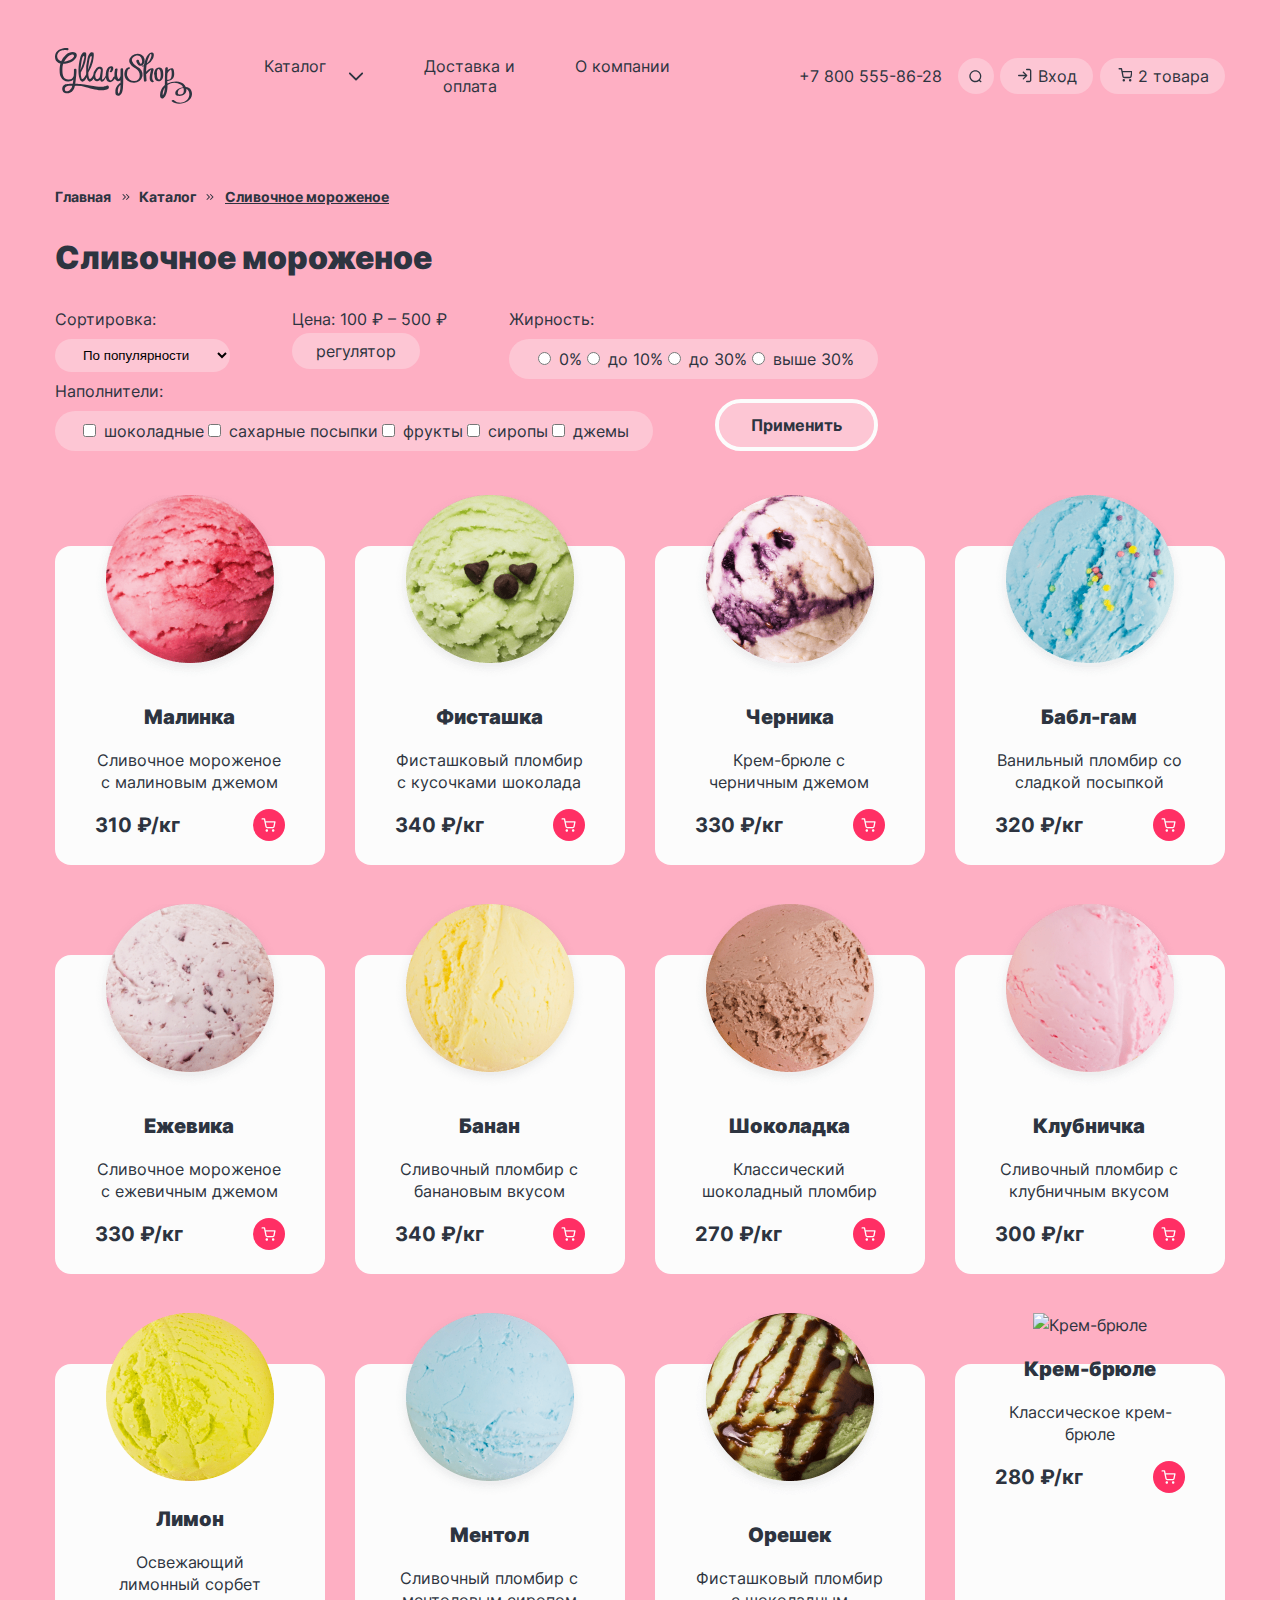
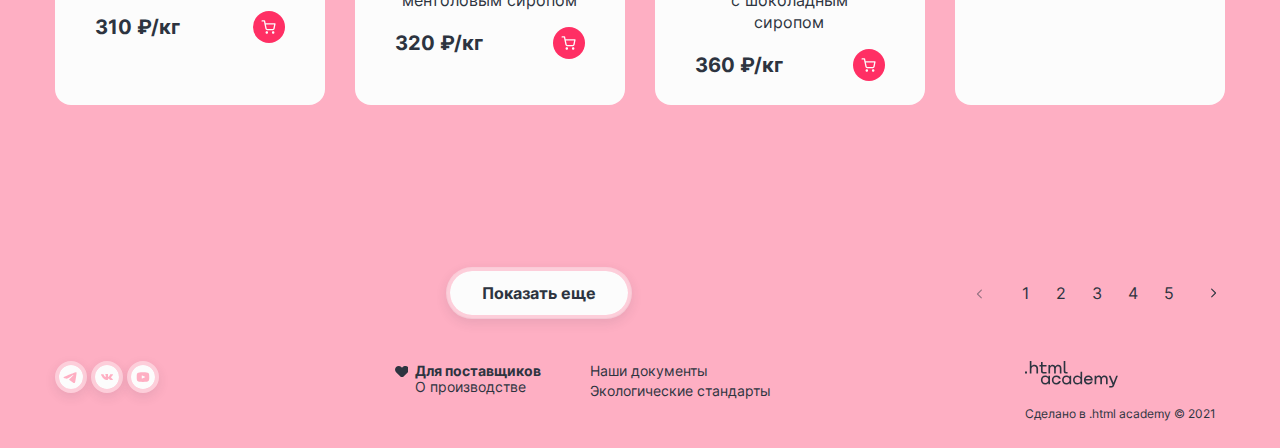
==== commit 656a55be: "Сделала радиокнопки" ====
--- a/catalog.html
+++ b/catalog.html
@@ -83,19 +83,19 @@
               <p class="sorting-item">Жирность:</p>
               <ul class="percent-list">
                 <li class="percent-item">
-                  <input id="null" type="radio">
+                  <input id="null" type="radio" name="contact" >
                   <label for="null">0%</label>
                 </li>
                 <li class="percent-item">
-                  <input id="null" type="radio">
+                  <input id="null" type="radio" name="contact">
                   <label for="null">до 10%</label>
                 </li>
                 <li class="percent-item">
-                  <input id="null" type="radio">
+                  <input id="null" type="radio" name="contact">
                   <label for="null">до 30%</label>
                 </li>
                 <li class="percent-item">
-                  <input id="null" type="radio">
+                  <input id="null" type="radio" name="contact">
                   <label for="null">выше 30%</label>
                 </li>
               </ul>
@@ -104,23 +104,23 @@
               <p class="sorting-item">Наполнители:</p>
               <ul class="fillers-list">
                 <li class="fillers-item">
-                  <input id="choko" type="checkbox">
+                  <input id="choko" type="checkbox" name="contact">
                   <label for="choko">шоколадные</label>
                 </li>
                 <li class="fillers-item">
-                  <input id="choko" type="checkbox">
+                  <input id="choko" type="checkbox" name="contact">
                   <label for="choko">сахарные посыпки</label>
                 </li>
                 <li class="fillers-item">
-                  <input id="choko" type="checkbox">
+                  <input id="choko" type="checkbox" name="contact">
                   <label for="choko">фрукты</label>
                 </li>
                 <li class="fillers-item">
-                  <input id="choko" type="checkbox">
+                  <input id="choko" type="checkbox" name="contact">
                   <label for="choko">сиропы</label>
                 </li>
                 <li class="fillers-item">
-                  <input id="choko" type="checkbox">
+                  <input id="choko" type="checkbox" name="contact">
                   <label for="choko">джемы</label>
                 </li>
               </ul>
--- a/styles/styles.css
+++ b/styles/styles.css
@@ -178,8 +178,8 @@
 
 }
 
-.breadarumbs-item::not(:last-child)::after {
-  background-image: url(../images/double-arrow.svg);
+.breadarumbs-item:last-child::after {
+  background-image: none;
 }
 
 .breadarumbs-link {
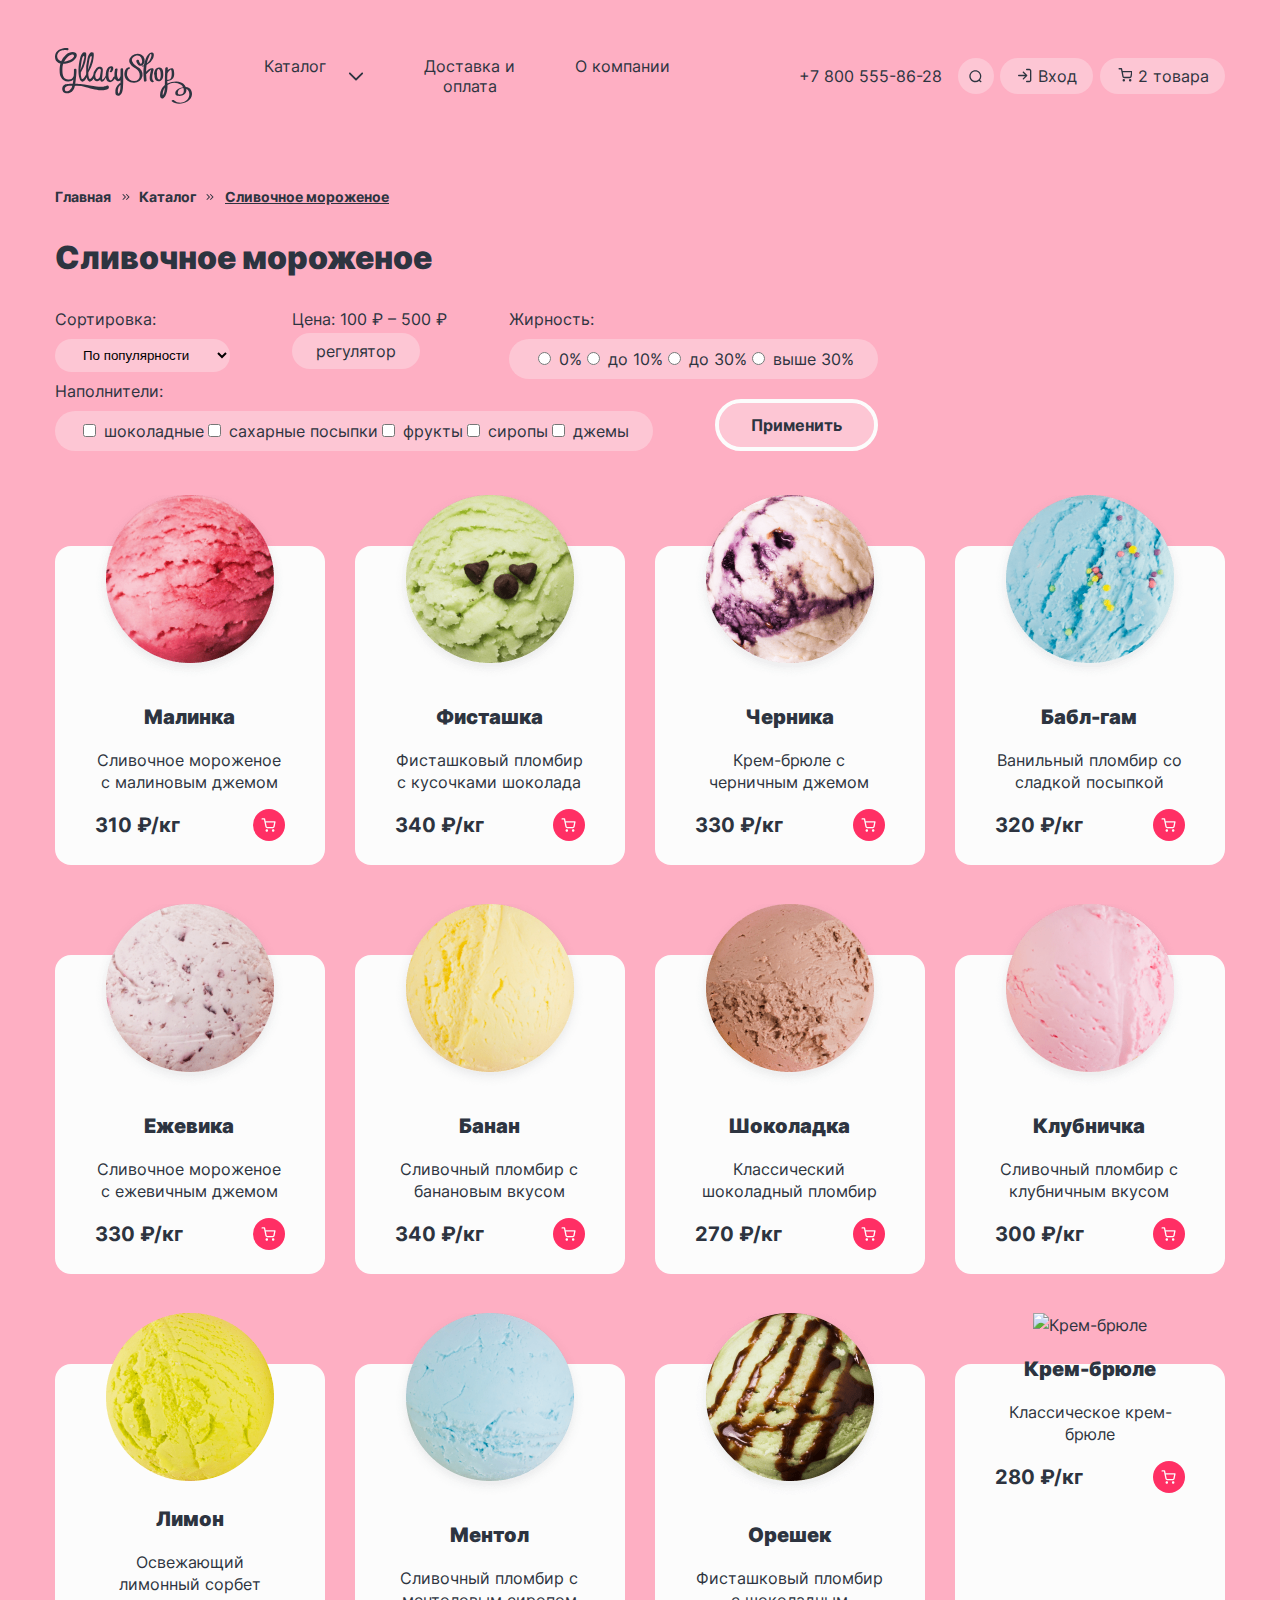
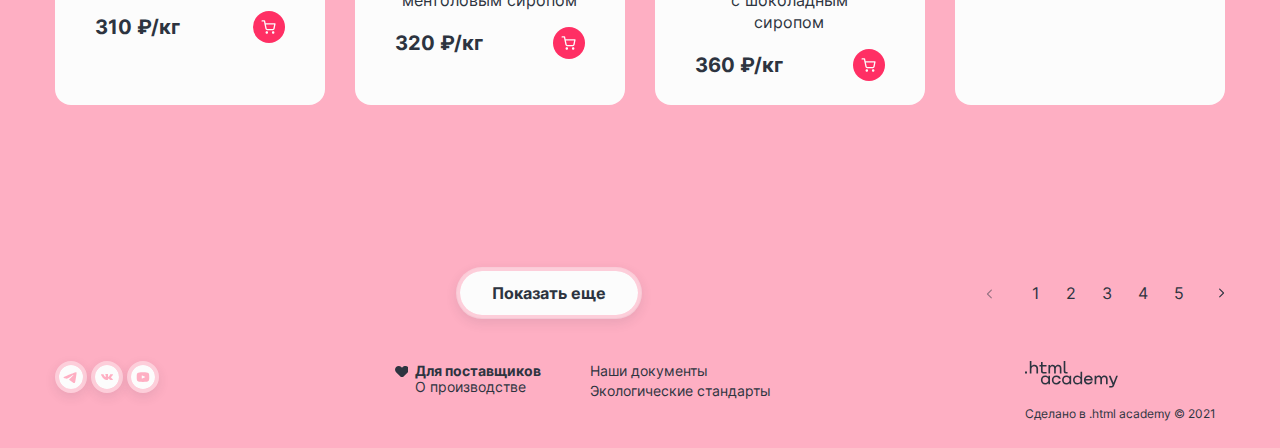
==== commit 620f14b2: "ссылка лого" ====
--- a/catalog.html
+++ b/catalog.html
@@ -9,7 +9,7 @@
 
   <body>
     <header class="page-header">
-      <a class="logo" href="#">
+      <a class="logo" href="index.html">
         <img class="logo" src="images/logo.svg" alt="Gllassy shop">
       </a>
       <nav class="navigation">
--- a/styles/styles.css
+++ b/styles/styles.css
@@ -466,9 +466,11 @@
 }
 
 .information-border {
-  padding: 56px 35px;
-  background-color: #FFFFFF;
-
+  padding: 40px 35px;
+    background-color: #FFFFFF;
+    display: flex;
+    flex-direction: column;
+    align-items: center;
 }
 
 .information-title {
@@ -831,16 +833,23 @@
   align-items: center;
 }
 
-
+.show-button {
+  display: flex;
+  justify-content: space-between;
+  width: 168px;
+  align-content: flex-end;
+  list-style: none;
+  margin-right: 28px;
+}
 
 .arrow-right {
-  padding-right: 38px;
+
   background-image: url(../images/arrow-right-black.svg);
   width: 6px;
   height: 11px;
   background-repeat: no-repeat;
   background-size: 6px 10px;
-  background-position: center right 8px;
+
 }
 
 .list-pages-button {
@@ -876,13 +885,7 @@
   margin-right: 335px;
 }
 
-.show-button {
-  display: flex;
-  justify-content: space-between;
-  width: 168px;
-  align-content: flex-end;
-  list-style: none;
-}
+
 
 .visually-hidden {
   position: absolute;
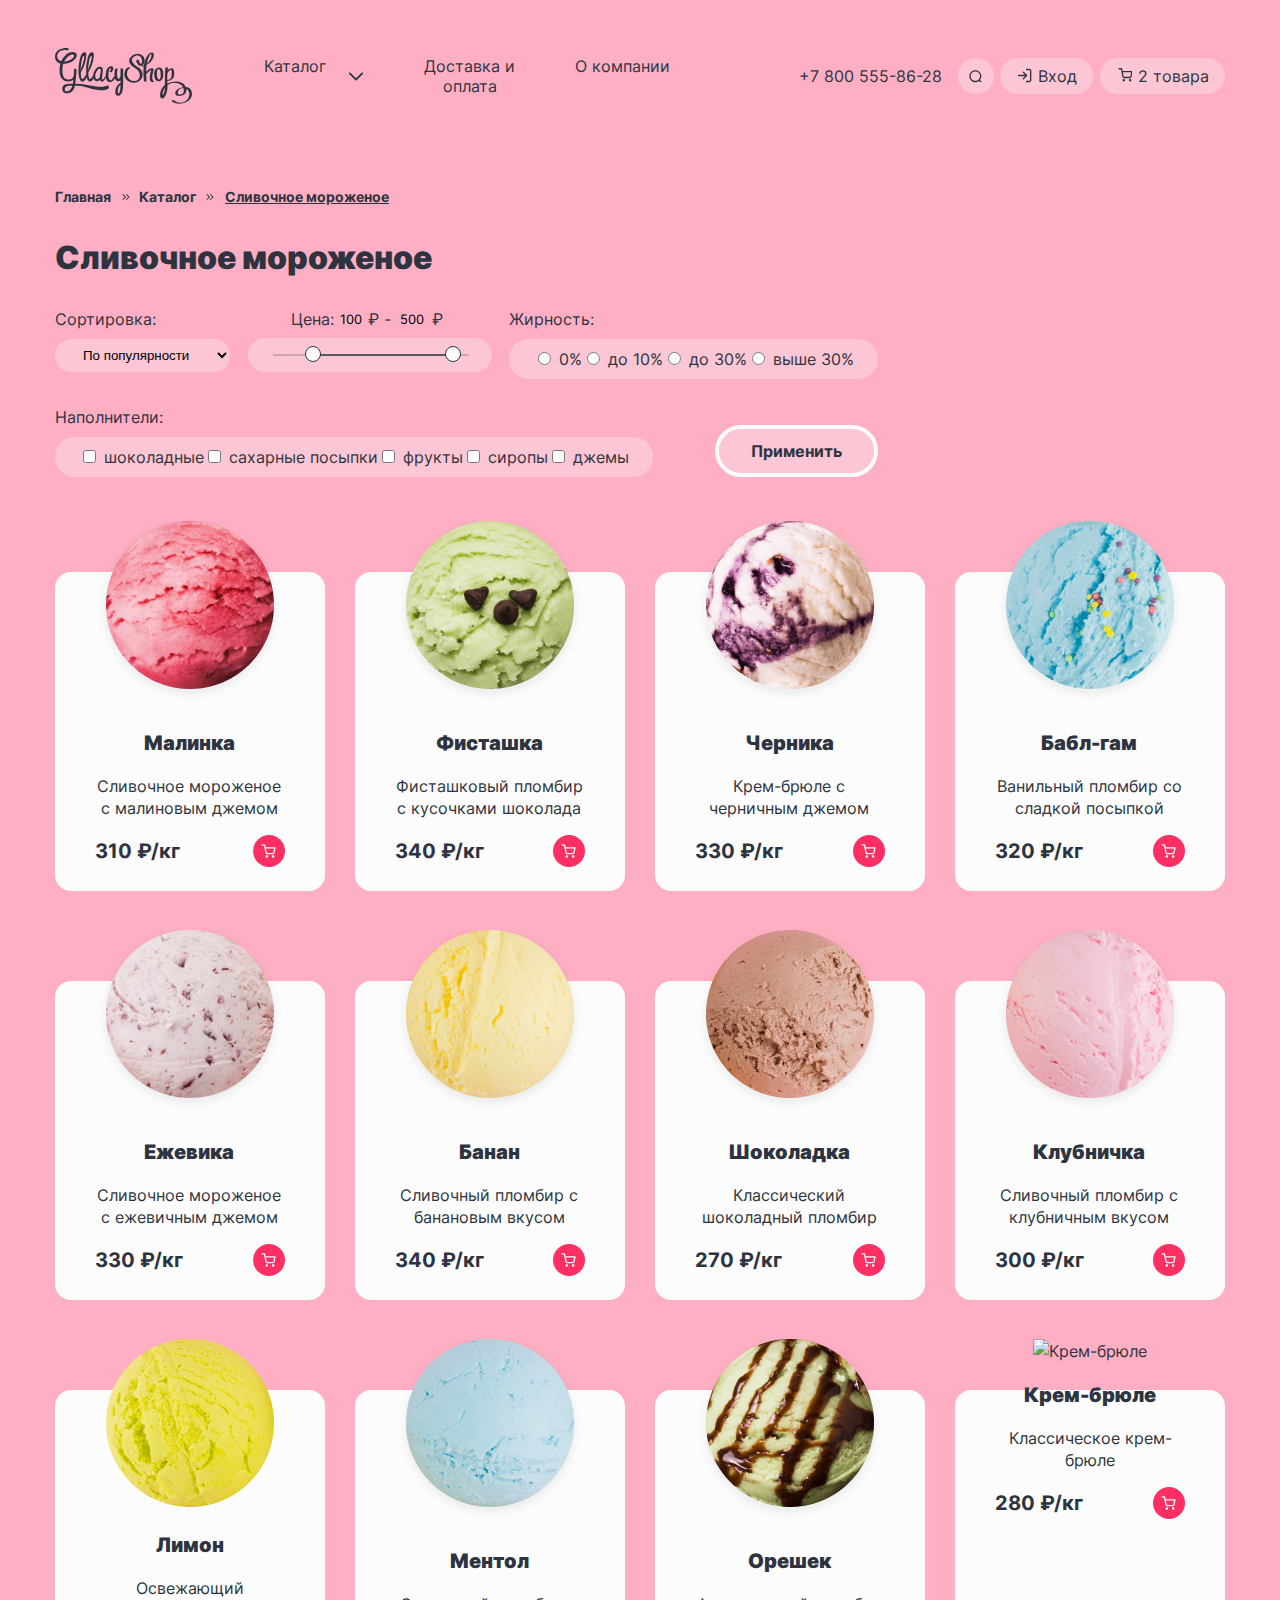
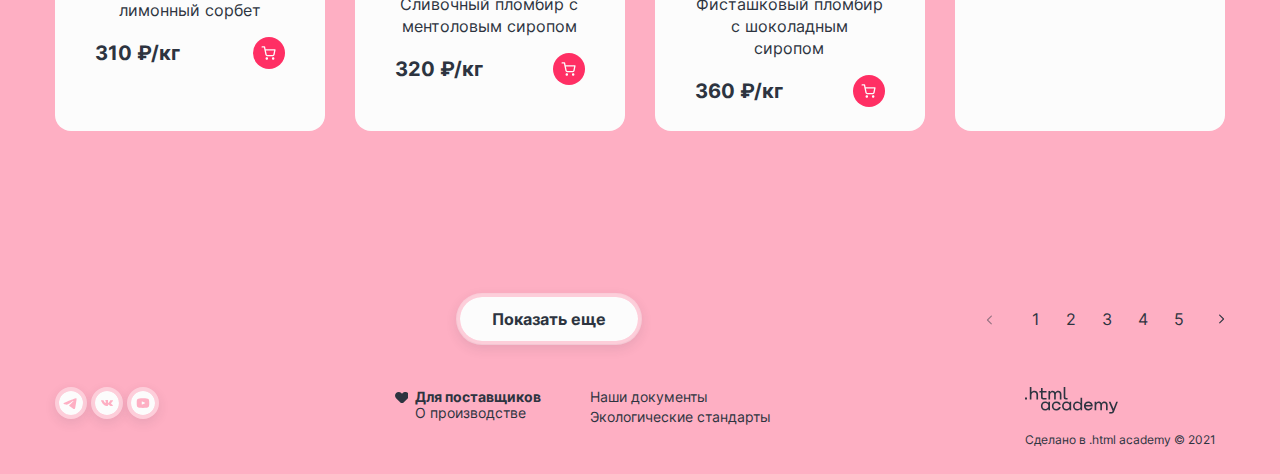
==== commit 3b421db9: "Сделала регулятор" ====
--- a/catalog.html
+++ b/catalog.html
@@ -74,10 +74,40 @@
               </select>
             </div>
             <div class="sorting-pop-link">
-              <p class="sorting-item">Цена: 100 ₽ – 500 ₽</p>
-              <a class="sorting-link link" href="">
-                <span class="sorting-hidden link">регулятор</span>
-              </a>
+
+
+              <fieldset class="catalog-filter-group">
+                <legend class="catalog-filter-title sorting-item visually-hidden">Цена: 100 ₽ – 500 ₽</legend>
+
+
+                <div class="range-wrapper-inputs">
+                  <label class="catalog-filter-label">
+                    Цена: <input class="range-input" type="number" value="100" name="min-price"> ₽
+                  </label>
+                  <label class="catalog-filter-label">
+                    - <input class="range-input" type="number" value="500" name="max-price" style="width: 37px"> ₽
+                  </label>
+                </div>
+
+                <div class="range sorting-hidden link">
+                  <div class="range-scale ">
+                    <div class="range-bar" style="left: 42px; width: 136px">
+                      <button class="range-toggle toggle-min" type="button">
+                        <span class="visually-hidden">Изменить минимальную цену.</span>
+                      </button>
+                      <button class="range-toggle toggle-max" type="button">
+                        <span class="visually-hidden">Изменить максимальную цену.</span>
+                      </button>
+                    </div>
+                  </div>
+
+
+                </div>
+              </fieldset>
+
+
+
+
             </div>
             <div class="sorting-pop-link">
               <p class="sorting-item">Жирность:</p>
--- a/styles/styles.css
+++ b/styles/styles.css
@@ -103,9 +103,18 @@
   color: #FCFCFC;
   border-radius: 30px;
 }
+.navigation-item:focus {
+  outline: 2px solid #FCFCFC;
+  background-color: #FF7799;
+}
 
 .navigation-link:hover {
   color: #FCFCFC;
+}
+
+.navigation-link:focus {
+  outline: 2px solid #FCFCFC;
+  background-color: #FF7799;
 }
 
 .arrow-down {
@@ -123,6 +132,11 @@
   background-size: 16px 16px;
   background-position: center right 16px;
 
+}
+
+.arrow-down:focus {
+  outline: 2px solid #FCFCFC;
+  background-color: #FF7799;
 }
 
 .arrow-down:hover .navigation-link {
@@ -139,6 +153,11 @@
   cursor: pointer;
 }
 
+.user-item:focus {
+  outline: 2px solid #FCFCFC;
+  background-color: #FF7799;
+}
+
 .main-container {
   flex-grow: 1;
   padding-top: 32px;
@@ -169,6 +188,11 @@
 .breadarumbs-item :hover{
   opacity: 0.5;
   cursor: pointer;
+}
+
+.breadarumbs-item:focus {
+  outline: 2px solid #FCFCFC;
+  background-color: #FF7799;
 }
 
 .breadarumbs-item:last-child {
@@ -231,6 +255,88 @@
   justify-content: space-between;
 }
 
+.range-scale {
+  position: relative;
+  height: 2px;
+  margin-bottom: 16px;
+  background-color: rgba(86, 92, 102, 0.3);
+  border-radius: 2px;
+  top: 8px;
+    left: 1px;
+}
+
+.range-bar {
+  position: absolute;
+  height: 2px;
+  background-color: rgba(86, 92, 102, 1);
+}
+
+
+.range-toggle {
+  position: absolute;
+  width: 16px;
+  height: 16px;
+  background: #FCFCFC;
+  border: 1px solid #2D3440;
+  border-radius: 50%;
+  cursor: pointer;
+}
+
+.range-toggle:hover {
+  opacity: 0.5;
+  cursor: pointer;
+}
+
+.range-toggle:active,
+.range-toggle:focus {
+  outline: 2px solid rgba(86, 92, 102, 1);
+}
+
+.toggle-min {
+  top: -8px;
+  left: -10px;
+}
+
+.toggle-max {
+  top: -8px;
+  right: -10px;
+}
+
+.range-wrapper-inputs {
+  display: flex;
+  justify-content: center;
+}
+
+.catalog-filter-label {
+  display: flex;
+  margin-right: 5px;
+}
+
+.range-input {
+  width: 30px;
+  padding: 0 2px;
+  font-family: "Inter", sans-serif;
+  text-align: center;
+  background-color: transparent;
+  border: none;
+  appearance: textfield;
+}
+
+.range-input::-webkit-outer-spin-button,
+.range-input::-webkit-inner-spin-button {
+  appearance: none;
+  margin: 0;
+}
+
+
+.catalog-filter-group {
+  margin: 0;
+  margin-bottom: 40px;
+  padding: 0;
+  border: none;
+}
+
+
 .popularity {
   position: relative;
   padding: 8px 24px;
@@ -254,6 +360,8 @@
   padding: 8px 24px;
   border-radius: 30px;
   background: rgba(252, 252, 252, 0.3);
+  width: 196px;
+  top: 7px;
 }
 
 .fillers-button {
@@ -334,6 +442,10 @@
   background: url("../images/sweet-mailings.png");
   border-radius: 16px;
 }
+.field-mail {
+  width: 332px;
+}
+
 
 .newsletter-border {
   background-color: #FFFFFF;
@@ -408,8 +520,18 @@
 
 .appointment-submit {
   grid-column: 1 / -1;
-  justify-self: start;
-}
+  justify-self: center;
+  margin-top: 14px;
+}
+
+.form-label {
+  margin-bottom: 8px;
+  font-weight: 700;
+  font-family: "Inter", sans-serif;
+  font-size: 16px;
+  line-height: 20px;
+}
+
 
 .field-group {
   display: flex;
@@ -417,6 +539,29 @@
   margin: 0;
   margin-bottom: 20px;
 }
+
+.field {
+  margin: 0;
+  padding: 14px 16px;
+  font-family: "Inter", sans-serif;
+  font-weight: 400;
+  font-size: 16px;
+  line-height: 20px;
+  background-color: #ffffff;
+  border: 1px solid #B9B9B9;
+  border-radius: 5px;
+}
+
+.field:hover,
+.field:focus {
+  outline: 0.5;
+  cursor: pointer;
+}
+
+.field:focus {
+  outline: 2px solid #dbb590;
+}
+
 
 .appointment-form .info {
   display: none;
@@ -529,6 +674,12 @@
   margin-top: 24px;
 }
 
+.logo:focus {
+  outline: 2px solid #FCFCFC;
+  background-color: #FF7799;
+}
+
+
 .advantages {
   display: flex;
   flex-direction: column;
@@ -578,10 +729,110 @@
   flex-direction: row-reverse;
 }
 
+.slider-button {
+  width: 38px;
+  height: 38px;
+  color: #FCFCFC;
+  background: rgba(252, 252, 252, 0.3);
+  background-clip: padding-box;
+   border: 4px solid rgba(252, 252, 252, 1);
+   border-radius: 30px;
+  cursor: pointer;
+  background-image: url("../images/arrow-left-white.svg");
+  background-position: center;
+  background-repeat: no-repeat;
+  position: relative;
+  top: -228px;
+}
+
+.slider-button:hover{
+  opacity: 0.5;
+}
+
+
+.slider-prev {
+  transform: rotate(180deg);
+  position: relative;
+    left: 29px;
+}
+
+.slider-button:focus {
+  outline: 2px solid #FCFCFC;
+  background-color: #FF7799;
+}
+
+.slider-pagination {
+  display: flex;
+  flex-wrap: wrap;
+  justify-content: center;
+  margin: 0;
+  padding: 0;
+  list-style-type: none;
+}
+
+.slider-pagination-item {
+  align-items: end;
+    margin: 0 8px;
+    position: relative;
+    content: '';
+    justify-content: end;
+    display: flex;
+    left: -547px;
+}
+
+.slider-pagination-button {
+  width: 12px;
+  height: 12px;
+  margin: 0;
+  padding: 0;
+  background-color: rgba(252, 252, 252, 0.3);
+  border: none;
+  border-radius: 50%;
+  cursor: pointer;
+}
+
+.slider-pagination-button:hover {
+  opacity: 0.5;
+}
+
+.slider-pagination-button:focus {
+  background-color: #FF7799;
+  outline: none;
+}
+
+.slider-pagination-button-current {
+  background-color: #FCFCFC;
+}
+
+.slider-image{
+  display: block;
+  position: relative;
+  left: -95px;
+}
+
+.slider-wrapper {
+  position: relative;
+}
+
+.slider-controls {
+  display: flex;
+  justify-content: space-between;
+  position: absolute;
+  top: 50%;
+  width: 100%;
+  transform: translateY(-50%);
+}
+
+.slider-next{
+  position: relative;
+    left: -223px;
+}
+
 .present {
   display: flex;
   flex-direction: column;
   align-items: center;
+
 }
 
 .present-title-header {
@@ -752,7 +1003,13 @@
   cursor: pointer;
 }
 
-] .product-card-basket {
+.product-card-bask:focus {
+  outline: 2px solid #FCFCFC;
+  background-color: #FF7799;
+}
+
+
+.product-card-basket {
   text-decoration: none;
   color: #FCFCFC;
   display: flex;
@@ -827,6 +1084,11 @@
   opacity: 0.5;
 }
 
+.button:focus {
+  outline: 2px solid #FCFCFC;
+  background-color: #FF7799;
+}
+
 .show {
   display: flex;
   justify-content: flex-end;
@@ -881,6 +1143,11 @@
 
 }
 
+.list-pages-button:focus {
+  outline: 2px solid #FCFCFC;
+  background-color: #FF7799;
+}
+
 .button-look {
   margin-right: 335px;
 }
@@ -962,6 +1229,11 @@
 .footer-documentation:hover{
   opacity: 0.5;
   cursor: pointer;
+}
+
+.footer-documentation:focus {
+  outline: 2px solid #FCFCFC;
+  background-color: #FF7799;
 }
 
 .footer-social {
@@ -1007,6 +1279,11 @@
   opacity: 0.5;
 }
 
+.footer-social-link:focus {
+  outline: 2px solid #FCFCFC;
+  background-color: #FF7799;
+}
+
 .footer-htmlacademy {
   width: 200px;
 }
@@ -1084,6 +1361,10 @@
 .start-social-item:hover {
   opacity: 0.5;
 }
+.start-social-item:focus {
+  outline: 2px solid #FCFCFC;
+  background-color: #FF7799;
+}
 
 .about-text-footer {
   font-family: "Inter", sans-serif;
@@ -1095,6 +1376,11 @@
 .about-text-footer:hover{
   opacity: 0.5;
   cursor: pointer;
+}
+
+.about-text-footer:focus {
+  outline: 2px solid #FCFCFC;
+  background-color: #FF7799;
 }
 
 .appointment-phone {
@@ -1149,6 +1435,12 @@
   color: #FCFCFC;
 }
 
+.login:focus .user-link,
+.basket:focus .user-link{
+  outline: 2px solid #FCFCFC;
+  background-color: #FF7799;
+}
+
 .user-item.basket:hover:before {
   background-image: url(../images/basket-white.svg);
 }
@@ -1162,6 +1454,11 @@
   background-repeat: no-repeat;
   width: 16px;
   height: 16px;
+}
+
+.navigation-icon:focus {
+  outline: 2px solid #FCFCFC;
+  background-color: #FF7799;
 }
 
 .user-item.login:before {
@@ -1178,6 +1475,15 @@
   background-image: url('../images/entrance-white.svg');
 }
 
+.appointment-phone:focus {
+  outline: 2px solid #FCFCFC;
+  background-color: #FF7799;
+}
+
+.user-item:focus {
+  outline: 2px solid #FCFCFC;
+  background-color: #FF7799;
+}
 
 .user-link {
   text-decoration: none;
@@ -1207,6 +1513,11 @@
   background-repeat: no-repeat;
 }
 
+.user-item.basket:before:focus {
+  outline: 2px solid #FCFCFC;
+  background-color: #FF7799;
+}
+
 .social-tg {
   background-image: url("../images/telegram.svg");
 }
